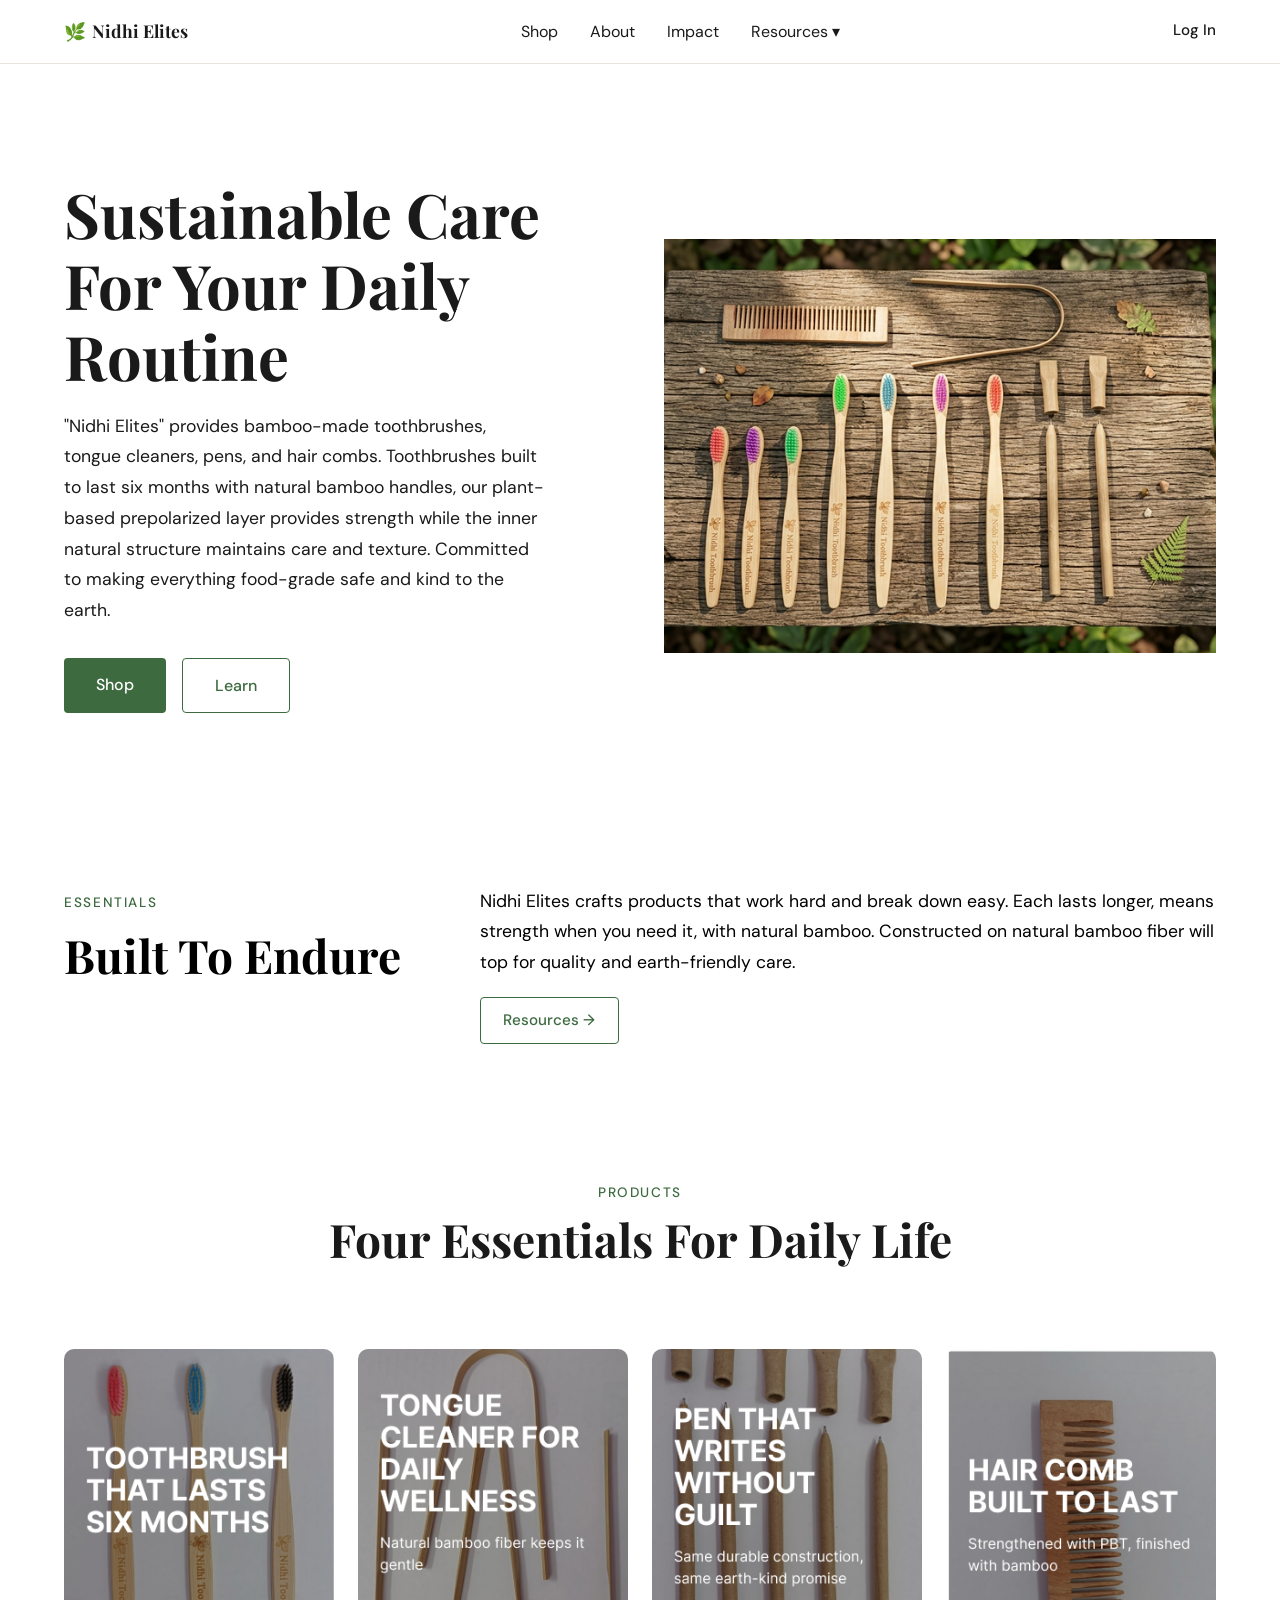
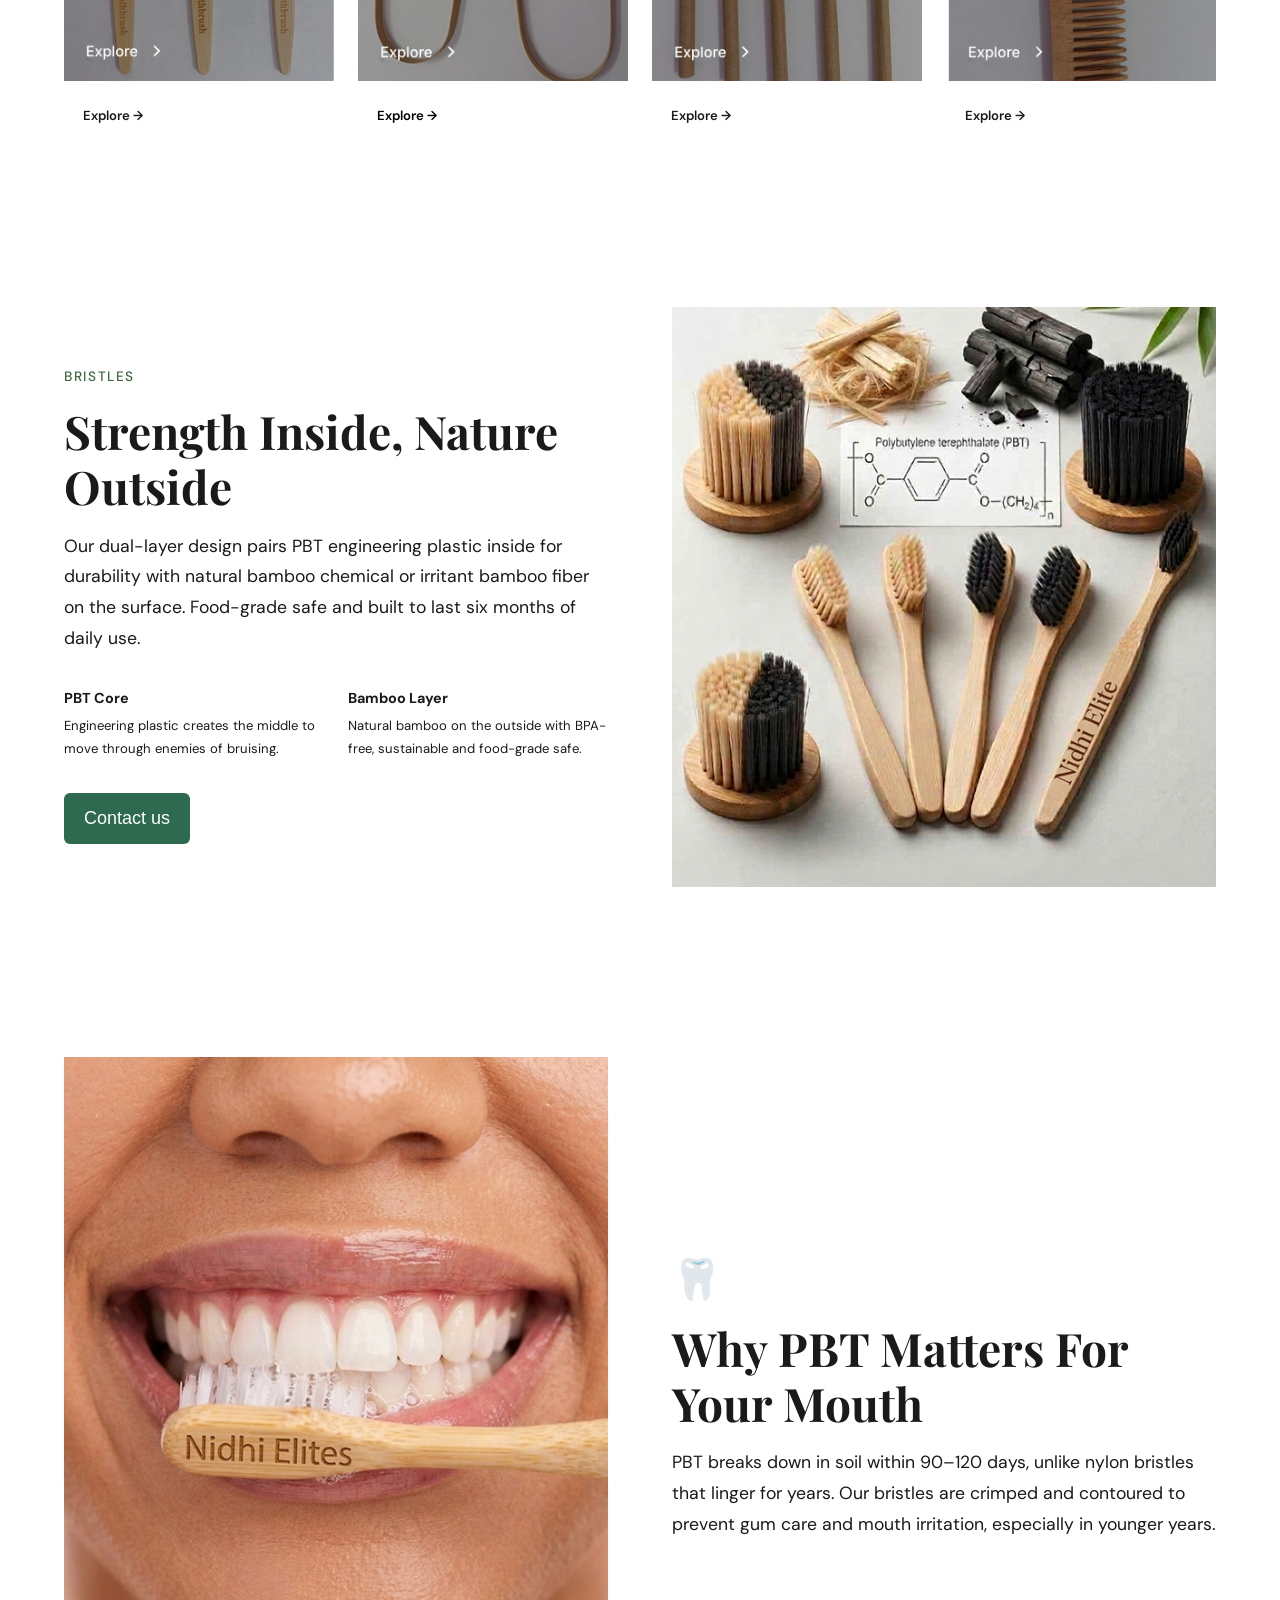
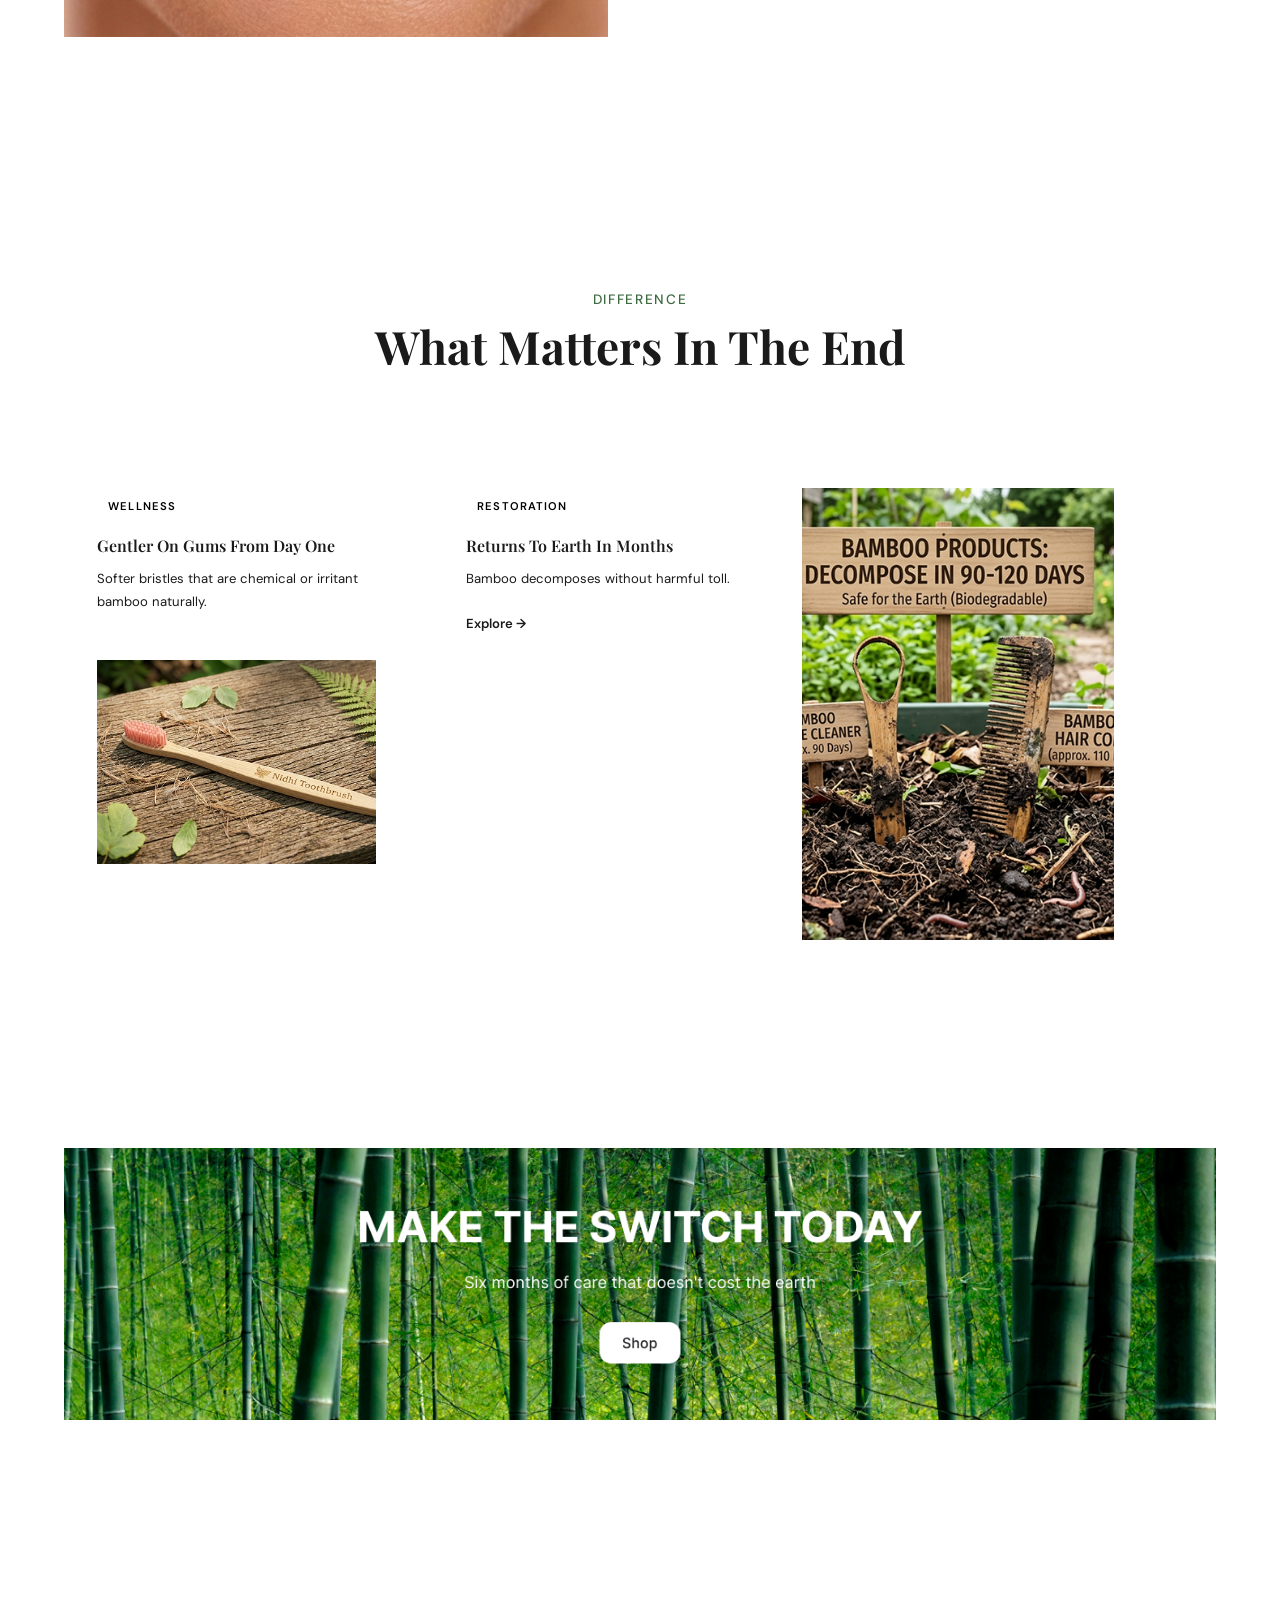
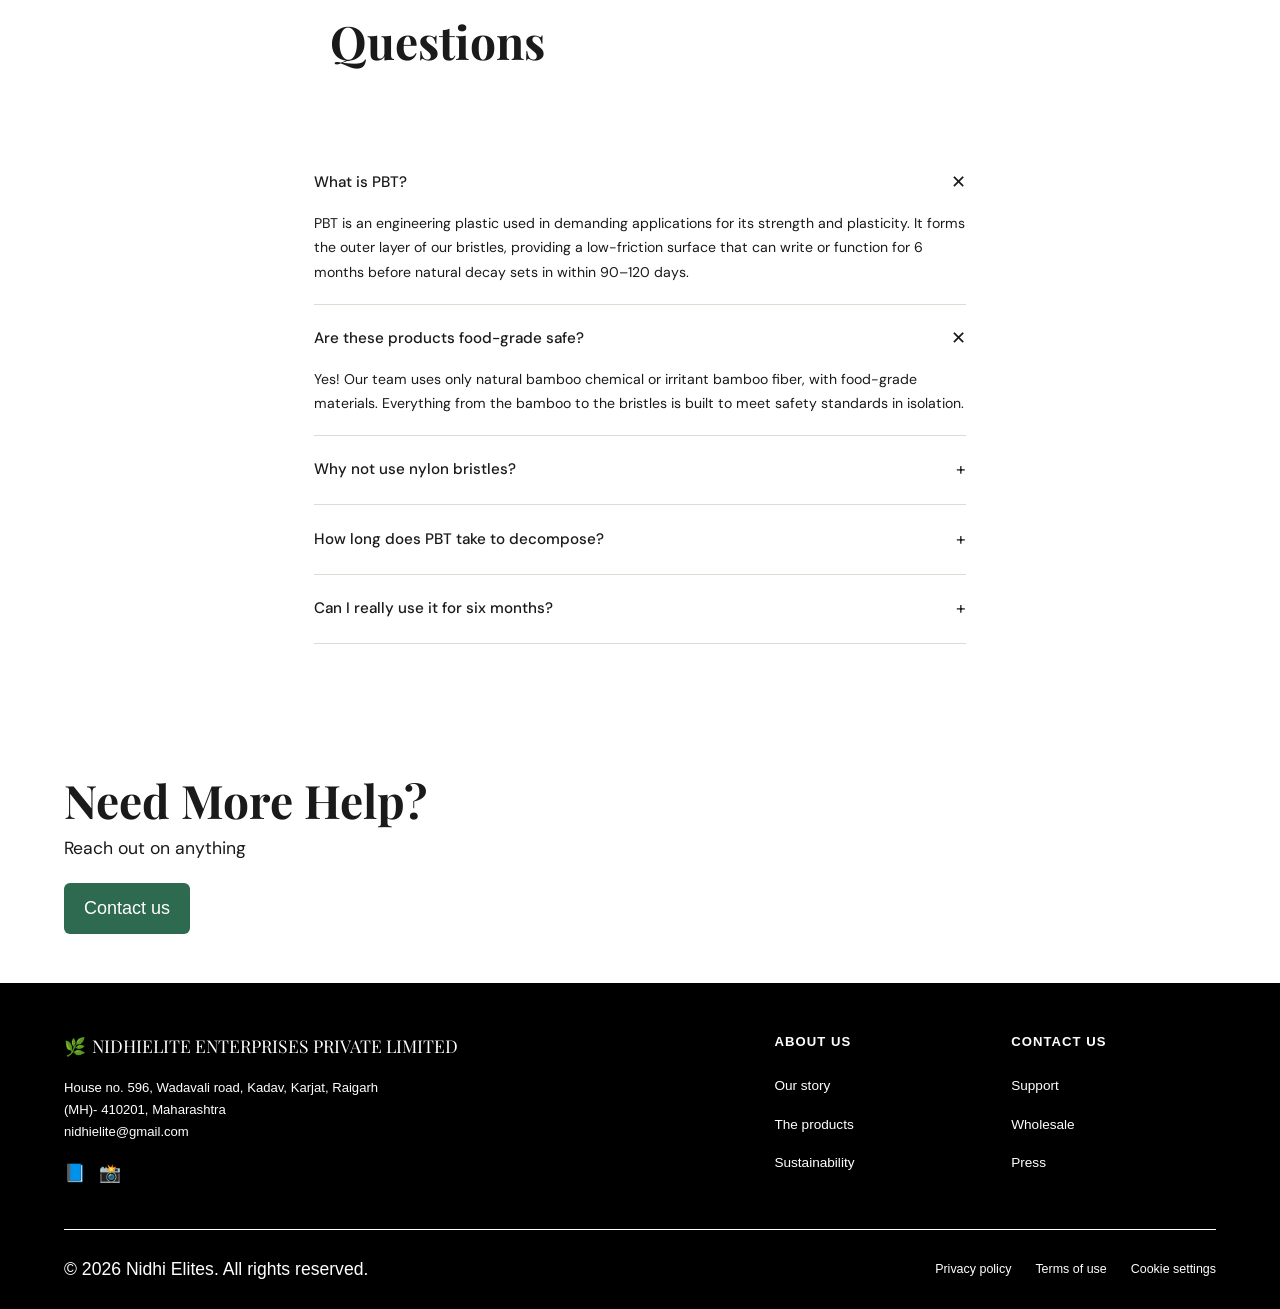
==== index.html @ 66e38185 "Added new code for Nidhi web page" ====
<!DOCTYPE html>
<html lang="en">
<head>
  <meta charset="UTF-8" />
  <meta name="viewport" content="width=device-width, initial-scale=1.0"/>
  <title>Nidhi Elites — Sustainable Oral Care</title>
  <link href="https://fonts.googleapis.com/css2?family=Playfair+Display:wght@400;600;700&family=DM+Sans:wght@300;400;500&display=swap" rel="stylesheet"/>
  <link rel="stylesheet" href="style.css"/>
</head>
<body>

  <!-- NAV -->
  <nav class="navbar">
    <div class="nav-logo">
      <span class="logo-leaf">🌿</span>
      <strong>Nidhi Elites</strong>
    </div>
    <ul class="nav-links">
      <li><a href="#products">Shop</a></li>
      <li><a href="#about">About</a></li>
      <li><a href="#impact">Impact</a></li>
      <li class="dropdown">
        <a href="#" class="dropdown-toggle">Resources ▾</a>
        <div class="dropdown-menu mega-menu">

          <div class="mega-col">
            <div class="mega-heading">Our collection</div>
            <a href="products.html#toothbrush" class="mega-item">
              <strong>Toothbrushes</strong>
             <!-- <span>Engineered with dual layer bristles</span>-->
            </a>
            <a href="products.html#hair-comb" class="mega-item">
              <strong>Hair combs</strong>
             <!--  <span>Sustainable design for daily care</span>-->
            </a>
            <a href="products.html#tongue-cleaner" class="mega-item">
              <strong>Tongue cleaners</strong>
             <!-- <span>Built to last six months</span>-->
            </a>
            <a href="products.html#pen" class="mega-item">
              <strong>Pens</strong>
            <!--  <span>Eco-friendly writing tools</span>-->
            </a>
          </div>

          <!--<div class="mega-col">
            <div class="mega-heading">Learn more</div>
            <a href="#about" class="mega-item">
              <strong>Our story</strong>
              <span>Why we started Nidhi Elite</span>
            </a>
            <a href="#about" class="mega-item">
              <strong>Materials</strong>
              <span>How we source sustainably</span>
            </a>
            <a href="#about" class="mega-item">
              <strong>Durability</strong>
              <span>Six months of reliable performance</span>
            </a>
            <a href="#about" class="mega-item">
              <strong>Vision to grow</strong>
              <span>Plans for individuals and businesses</span>
            </a>
          </div>-->

          <!--<div class="mega-col">
            <div class="mega-heading">Support</div>
            <a href="#faq" class="mega-item">
              <strong>FAQ</strong>
              <span>Answers to common questions</span>
            </a>
            <a href="#faq" class="mega-item">
              <strong>Communication</strong>
              <span>Reach out us with an email</span>
            </a>
            <a href="#impact" class="mega-item">
              <strong>Sustainability</strong>
              <span>Our commitment to the planet</span>
            </a>
            <a href="mailto:nidhielite@gmail.com" class="mega-item">
              <strong>Contact us</strong>
              <span>Get in touch with our team</span>
            </a>
          </div>-->

        </div>
      </li>
    </ul>
    <a href="#" class="btn-login">Log In</a>
  </nav>

  <!-- HERO -->
  <section class="hero">
    <div class="hero-text">
      <h1>Sustainable Care For Your Daily Routine</h1>
      <p>"Nidhi Elites" provides bamboo-made toothbrushes, tongue cleaners, pens, and hair combs. Toothbrushes built to last six months with natural bamboo handles, our plant-based prepolarized layer provides strength while the inner natural structure maintains care and texture. Committed to making everything food-grade safe and kind to the earth.</p>
      <div class="hero-btns">
        <a href="#products" class="btn-primary">Shop</a>
        <a href="#about" class="btn-outline">Learn</a>
      </div>
    </div>
    <img src="images/brushimg1.png" alt="">
   <!-- <div class="hero-image">
      <div class="hero-img-placeholder">
        <div class="img-mock bamboo-brushes">
          <div class="brush-row">
            <div class="brush b1"></div>
            <div class="brush b2"></div>
            <div class="brush b3"></div>
            <div class="brush b4"></div>
            <div class="brush b5"></div>
          </div>
          <p class="img-label">Bamboo Toothbrushes</p>
        </div>
      </div>
    </div>-->
  </section>

  <!-- ESSENTIALS BANNER -->
  <section class="essentials-banner">
    <div class="banner-left">
      <span class="tag">Essentials</span>
      <h2>Built To Endure</h2>
    </div>
    <div class="banner-right">
      <p>Nidhi Elites crafts products that work hard and break down easy. Each lasts longer, means strength when you need it, with natural bamboo. Constructed on natural bamboo fiber will top for quality and earth-friendly care.</p>
      <a href="#" class="btn-outline-sm">Resources →</a>
    </div>
  </section>

  <!-- PRODUCTS GRID -->
  <section class="products" id="products">
    <span class="tag center">Products</span>
    <h2 class="section-title center">Four Essentials For Daily Life</h2>
    <p class="section-sub center">Each built with purpose and care</p>
    <div class="product-grid">
      <div class="product-card">
        <div class="product-img p1">
          <div class="icon-shape">
            <img src="images/brushimg2.png">
          </div>
        </div>
        <!--<h3>Toothbrush That Lasts Six Months</h3>
        <p>Bamboo handle with BPA-free bristles. Food-grade safe.</p>-->
        <a href="products.html#toothbrush" class="link-explore">Explore →</a>
      </div>
      <div class="product-card featured">
        <div class="product-img p2">
          <div class="icon-shape">
            <img src="images/brushimg3.png">
          </div>
        </div>
       <!-- <h3>Tongue Cleaner For Daily Wellness</h3>
        <p>Natural bamboo fiber for daily morning wellness.</p>-->
        <a href="products.html#tongue-cleaner" class="link-explore">Explore →</a>
      </div>
      <div class="product-card">
        <div class="product-img p3">
          <div class="icon-shape">
            <img src="images/brushimg4.png">
          </div>
        </div>
       <!-- <h3>Pen That Writes Without Plastic</h3>
        <p>Crafted with natural bamboo, writes smooth and lasts long.</p>-->
        <a href="products.html#pen" class="link-explore">Explore →</a>
      </div>
      <div class="product-card">
        <div class="product-img p4">
          <div class="icon-shape">
            <img src="images/brushimg5.png">
          </div>
        </div>
       <!-- <h3>Hair Comb Built To Last</h3>
        <p>Strengthened with PBT, bamboo and nylon fiber.</p>-->
        <a href="products.html#hair-comb" class="link-explore">Explore →</a>
      </div>
    </div>
  </section>

  <!-- BRISTLES SECTION -->
  <section class="bristles" id="about">
    <div class="bristles-text">
      <span class="tag">Bristles</span>
      <h2>Strength Inside, Nature Outside</h2>
      <p>Our dual-layer design pairs PBT engineering plastic inside for durability with natural bamboo chemical or irritant bamboo fiber on the surface. Food-grade safe and built to last six months of daily use.</p>
      <div class="bristles-features">
        <div class="feature">
          <strong>PBT Core</strong>
          <p>Engineering plastic creates the middle to move through enemies of bruising.</p>
        </div>
        <div class="feature">
          <strong>Bamboo Layer</strong>
          <p>Natural bamboo on the outside with BPA-free, sustainable and food-grade safe.</p>
        </div>
      </div>
      <a href="https://wa.me/917841990321" target="_blank" class="whatsapp-btn">Contact us</a>
     </div> 
    <div class="char-badge">
      <img src="images/brushimg6.png">
    </div>
   <!-- </div>
    <div class="bristles-image">
      <div class="bristle-visual">
        <div class="char-brushes">
          <div class="char-brush cb1"></div>
          <div class="char-brush cb2"></div>
          <div class="char-brush cb3"></div>
        </div>
        <div class="char-badge">
          <span>🌿 Natural Bamboo</span>
          <span>♻️ Biodegradable</span>
        </div>
      </div>
    </div>-->
  </section>

  <!-- WHY PBT SECTION -->
  <section class="why-pbt">
    <div class="pbt-image">
      <div class="smile-visual">
        <div class="smile-circle">
          <img src="images/brushimg7.png">
        </div>
        <span class="pbt-brand-label">Nidhi Elites</span>
      </div>
    </div>
    <div class="pbt-text">
      <div class="tooth-icon">🦷</div>
      <h2>Why PBT Matters For Your Mouth</h2>
      <p>PBT breaks down in soil within 90–120 days, unlike nylon bristles that linger for years. Our bristles are crimped and contoured to prevent gum care and mouth irritation, especially in younger years.</p>
    </div>
  </section>

  <!-- WHAT MATTERS SECTION -->
  <section class="what-matters" id="impact">
    <span class="tag center">Difference</span>
    <h2 class="section-title center">What Matters In The End</h2>
    <p class="section-sub center">Products that meet their promises by year one the world</p>
    <div class="matters-grid">
      <div class="matter-card">
        <span class="matter-tag wellness">Wellness</span>
        <h3>Gentler On Gums From Day One</h3>
        <p>Softer bristles that are chemical or irritant bamboo naturally.</p>
        <a href="#" class="link-learn">Learn →</a>
        <img src="images/brushimg8.png">
      </div>
      <div class="matter-card restoration">
        <span class="matter-tag restore">Restoration</span>
        <h3>Returns To Earth In Months</h3>
        <p>Bamboo decomposes without harmful toll.</p>
        <a href="#" class="link-explore">Explore →</a>
      </div>
      <div class="matter-image">
        <div class="bamboo-forest-mock">
          <div class="forest-bg">
            <img src="images/brushimg9.png" class="shift-right" >
          <!-- <p class="forest-text">🎋 Bamboo Products<br/>Decompose In 90–120 Days</p>
            <p class="forest-sub">Safe for the entire ecosystem</p>-->
          </div>
        </div>
      </div>
    </div>
  </section>

  <!-- CTA BANNER -->
  <section class="cta-banner">
    <div class="bamboo-bg-overlay">
      <img src="images/brushimg10.png">
    </div>
    <!-- <div class="cta-content">
      <h2>Make The Switch Today</h2>
      <a href="#products" class="btn-primary">Shop</a>

    </div>-->
  </section>

  <!-- FAQ -->
  <section class="faq">
    <h2>Questions</h2>
    <p class="section-sub">Everything you need to know about our products</p>

    <div class="faq-list">
      <div class="faq-item active">
        <div class="faq-q">What is PBT? <span class="faq-icon">✕</span></div>
        <div class="faq-a">PBT is an engineering plastic used in demanding applications for its strength and plasticity. It forms the outer layer of our bristles, providing a low-friction surface that can write or function for 6 months before natural decay sets in within 90–120 days.</div>
      </div>
      <div class="faq-item active">
        <div class="faq-q">Are these products food-grade safe? <span class="faq-icon">✕</span></div>
        <div class="faq-a">Yes! Our team uses only natural bamboo chemical or irritant bamboo fiber, with food-grade materials. Everything from the bamboo to the bristles is built to meet safety standards in isolation.</div>
      </div>
      <div class="faq-item">
        <div class="faq-q">Why not use nylon bristles? <span class="faq-icon">+</span></div>
        <div class="faq-a">Nylon is avoided because it can cause gum care and mouth irritation while the natural bamboo bristle layer provides better oral health while the environment benefits too.</div>
      </div>
      <div class="faq-item">
        <div class="faq-q">How long does PBT take to decompose? <span class="faq-icon">+</span></div>
        <div class="faq-a">PBT breaks down within 90–120 days. This is far faster than conventional plastic bristles. When your product reaches the end, it generally goes back to earth.</div>
      </div>
      <div class="faq-item">
        <div class="faq-q">Can I really use it for six months? <span class="faq-icon">+</span></div>
        <div class="faq-a">The dual-layer design extends the PBT core's life to create smooth daily (brushing, combing, or writing). The outer bamboo layer provides a gentle grip on your gums and skin throughout these six months.</div>
      </div>
    </div>
  </section>

  <!-- NEED MORE HELP -->
  <section class="help-section">
    <h2>Need More Help?</h2>
    <p>Reach out on anything</p>
   <a href="https://wa.me/917841990321" target="_blank" class="whatsapp-btn">
  Contact us
</a>
  </section>

  <!-- FOOTER -->
  <footer class="footer">
    <div class="footer-top">
      <div class="footer-brand">
        <div class="nav-logo">
          <span class="logo-leaf">🌿</span>
          <solid>NIDHIELITE ENTERPRISES PRIVATE LIMITED</solid>
        </div>
        <p>House no. 596, Wadavali road, Kadav, Karjat, Raigarh<br/>(MH)- 410201, Maharashtra
           <br/><a href="mailto:nidhielite@gmail.com" style="color:var(--white);text-decoration:none;">nidhielite@gmail.com</a></p>
        <div class="social-icons">
          <a href="#">📘</a>
          <a href="#">📸</a>
        </div>
      </div>
      <div class="footer-links">
        <div class="footer-col">
          <h4>About us</h4>
          <ul>
            <li><a href="#">Our story</a></li>
            <li><a href="#">The products</a></li>
            <li><a href="#">Sustainability</a></li>
          </ul>
        </div>
        <div class="footer-col">
          <h4>Contact us</h4>
          <ul>
            <li><a href="#">Support</a></li>
            <li><a href="#">Wholesale</a></li>
            <li><a href="#">Press</a></li>
          </ul>
        </div>
      </div>
    </div>
    <div class="footer-bottom">
      <p>© 2026 Nidhi Elites. All rights reserved.</p>
      <div class="footer-legal">
        <a href="#">Privacy policy</a>
        <a href="#">Terms of use</a>
        <a href="#">Cookie settings</a>
      </div>
    </div>
  </footer>

  <script src="script.js"></script>
</body>
</html>
---- style.css ----
/* ============================================================
   Nidhi Elites — Sustainable Oral Care
   Design: Organic / Natural / Editorial
   Palette: Warm cream, bamboo green, earth brown
   ============================================================ */

:root {
  --cream:      #FAF8F3;
  --green:      #3D6B3F;
  --green-light:#5C8F5E;
  --brown:      #7B5C3A;
  --earth:      #C4A882;
  --black:      #1A1A1A;
  --gray:       #6B6B6B;
  --gray-light: #F0EDE8;
  --white:      #FFFFFF;
  --font-display: 'Playfair Display', Georgia, serif;
  --font-body:    'DM Sans', sans-serif;
}

*, *::before, *::after { margin: 0; padding: 0; box-sizing: border-box; }

html { scroll-behavior: smooth; }

body {
  font-family: var(--font-body);
  background: var(--white);
  color: var(--black);
  font-size: 18px;
  line-height: 1.7;
}

img { max-width: 100%; height: auto; }

.shift-right { transform: translateX(-70px); }

/* ── TYPOGRAPHY ─────────────────────────────── */
h1, h2, h3 { font-family: var(--font-display); font-weight: 700; }
h1 { font-size: clamp(2.4rem, 4.8vw, 3.84rem); line-height: 1.15; }
h2 { font-size: clamp(1.92rem, 3.6vw, 2.88rem); line-height: 1.2; }
h3 { font-size: 1.32rem; font-weight: 600; }
p  { color: var(--black); font-size: 1.1rem; line-height: 1.75; }

.tag {
  display: inline-block;
  font-size: 0.85rem;
  font-weight: 500;
  letter-spacing: 0.12em;
  text-transform: uppercase;
  color: var(--green);
  margin-bottom: 0.5rem;
}
.tag.center { display: block; text-align: center; }

/* ── BUTTONS ────────────────────────────────── */
.btn-primary {
  display: inline-block;
  background: var(--green);
  color: #fff;
  padding: 0.8rem 2rem;
  border-radius: 4px;
  text-decoration: none;
  font-size: 1rem;
  font-weight: 500;
  transition: background 0.2s;
}
.btn-primary:hover { background: var(--green-light); }

.btn-outline {
  display: inline-block;
  border: 1.5px solid var(--green);
  color: var(--green);
  padding: 0.8rem 2rem;
  border-radius: 4px;
  text-decoration: none;
  font-size: 1rem;
  font-weight: 500;
  transition: all 0.2s;
}
.btn-outline:hover { background: var(--green); color: #fff; }

.btn-outline-sm {
  display: inline-block;
  border: 1.5px solid var(--green);
  color: var(--green);
  padding: 0.6rem 1.4rem;
  border-radius: 4px;
  text-decoration: none;
  font-size: 0.95rem;
  font-weight: 500;
  transition: all 0.2s;
}
.btn-outline-sm:hover { background: var(--green); color: #fff; }

.btn-login {
  font-size: 0.95rem;
  color: var(--black);
  text-decoration: none;
  font-weight: 500;
}

/* ── NAVBAR ─────────────────────────────────── */
.navbar {
  position: sticky;
  top: 0;
  z-index: 100;
  display: flex;
  align-items: center;
  justify-content: space-between;
  padding: 1rem 5%;
  background: var(--white);
  border-bottom: 1px solid #e8e4dc;
}

.nav-logo {
  display: flex;
  align-items: center;
  gap: 0.4rem;
  font-family: var(--font-display);
  font-size: 1.1rem;
  color: var(--black);
}
.logo-leaf { font-size: 1.1rem; }

.nav-links {
  display: flex;
  list-style: none;
  gap: 2rem;
}
.nav-links a {
  text-decoration: none;
  color: var(--black);
  font-size: 1rem;
  font-weight: 400;
  transition: color 0.2s;
}
.nav-links a:hover { color: var(--white); }

/* ── DROPDOWN MENU ──────────────────────────── */
.dropdown { position: relative; }

.dropdown-toggle { cursor: pointer; }

.dropdown-menu {
  display: none;
  position: absolute;
  top: calc(100% + 14px);
  left: 50%;
  transform: translateX(-50%);
  background: var(--white);
  border: 1px solid #FFFFFF;
  border-radius: 12px;
  box-shadow: 0 12px 40px rgba(0,0,0,0.10);
  min-width: 280px;
  z-index: 200;
  overflow: hidden;
  animation: dropFade 0.18s ease;
}

@keyframes dropFade {
  from { opacity: 0; transform: translateX(-50%) translateY(-6px); }
  to   { opacity: 1; transform: translateX(-50%) translateY(0); }
}

.dropdown:hover .dropdown-menu,
.dropdown.open  .dropdown-menu { display: block; }

.dropdown-header {
  font-size: 0.68rem;
  font-weight: 700;
  letter-spacing: 0.12em;
  text-transform: uppercase;
  color: var(--white);
  padding: 0.9rem 1.2rem 0.5rem;
  border-bottom: 1px solid #FFFFFF;
}

.dropdown-item {
  display: flex;
  align-items: center;
  gap: 0.9rem;
  padding: 0.75rem 1.2rem;
  text-decoration: none;
  color: var(--white);
  transition: background 0.15s;
  border-bottom: 1px solid #FFFFFF;
}
.dropdown-item:last-of-type { border-bottom: none; }
.dropdown-item:hover { background: #FFFFFF; }

.drop-icon {
  font-size: 1.4rem;
  width: 36px;
  height: 36px;
  background: var(--white);
  border-radius: 8px;
  display: flex;
  align-items: center;
  justify-content: center;
  flex-shrink: 0;
}

.dropdown-item div { display: flex; flex-direction: column; gap: 2px; }
.dropdown-item strong { font-size: 0.88rem; font-weight: 500; color: var(--black); }
.dropdown-item span  { font-size: 0.75rem; color: var(--white); }

.dropdown-footer {
  padding: 0.75rem 1.2rem;
  background: #FFFFFF;
  border-top: 1px solid #FFFFFF;
}
.dropdown-footer a {
  font-size: 0.82rem;
  font-weight: 500;
  color: var(--white);
  text-decoration: none;
}
.dropdown-footer a:hover { text-decoration: underline; }

/* ── HERO ───────────────────────────────────── */
.hero {
  display: grid;
  grid-template-columns: 1fr 1fr;
  gap: 3rem;
  align-items: center;
  padding: 5rem 5%;
  background: var(--white);
  min-height: 85vh;
}

.hero-text h1 { margin-bottom: 1.2rem; color: var(--black); }
.hero-text p  { margin-bottom: 2rem; max-width: 480px; }
.hero-btns    { display: flex; gap: 1rem; }

.hero img { max-width: 100%; height: auto; }

.hero-image { display: flex; justify-content: center; align-items: center; }

.hero-img-placeholder {
  width: 100%;
  max-width: 480px;
  border-radius: 12px;
  overflow: hidden;
}

.img-mock {
  background: linear-gradient(135deg, #FFFFFF 0%, #FFFFFF 50%, #FFFFFF 100%);
  padding: 2.5rem 2rem;
  border-radius: 12px;
  min-height: 360px;
  display: flex;
  flex-direction: column;
  align-items: center;
  justify-content: center;
  gap: 1.5rem;
}

.brush-row {
  display: flex;
  gap: 10px;
  align-items: flex-end;
}

.brush {
  width: 18px;
  border-radius: 9px 9px 3px 3px;
  background: linear-gradient(to bottom, #FFFFFF, #FFFFFF);
}
.b1 { height: 140px; }
.b2 { height: 160px; background: linear-gradient(to bottom, #FFFFFF, #FFFFFF); }
.b3 { height: 150px; }
.b4 { height: 155px; background: linear-gradient(to bottom, #FFFFFF, #FFFFFF); }
.b5 { height: 145px; background: linear-gradient(to bottom, #FFFFFF, #FFFFFF); }

.img-label {
  color: rgba(255,255,255,0.85);
  font-size: 0.85rem;
  text-align: center;
  font-weight: 500;
}

/* ── ESSENTIALS BANNER ──────────────────────── */
.essentials-banner {
  display: grid;
  grid-template-columns: 1fr 2fr;
  gap: 3rem;
  align-items: start;
  padding: 3.5rem 5%;
  border-top: 1px solid #FFFFFF;
  border-bottom: 1px solid #FFFFFF;
   background: var(--white);
}

.banner-left h2 { margin-top: 0.4rem;
color: #000000; }
.banner-right p  { margin-bottom: 1.2rem; 
color: #000000;}

/* ── PRODUCTS GRID ──────────────────────────── */
.products {
  padding: 5rem 5%;
  background: var(--white);
}

.section-title { text-align: center; margin: 0.5rem 0; }
.section-sub   { text-align: center; color: var(--white); margin-bottom: 3rem; font-size: 0.9rem; }

.product-grid {
  display: grid;
  grid-template-columns: repeat(4, 1fr);
  gap: 1.5rem;
}

.product-card {
  background: var(--white);
  border-radius: 10px;
  overflow: hidden;
  transition: transform 0.25s, box-shadow 0.25s;
}
.product-card:hover {
  transform: translateY(-4px);
  box-shadow: 0 12px 32px rgba(0,0,0,0.08);
}
.product-card.featured { background: #FFFFFF; }
.product-card.featured h3, .product-card.featured p { color: #FFFFFF; }
.product-card.featured .link-explore { color: #000000; }

.product-img {
  min-height: 160px;
  display: flex;
  align-items: center;
  justify-content: center;
  font-size: 3rem;
}
.p1 { background: #FFFFFF; }
.p2 { background: #FFFFFF; }
.p3 { background: #FFFFFF; }
.p4 { background: #FFFFFF; }

.product-card > h3,
.product-card > p,
.product-card > a { display: block; padding: 0 1.2rem; }
.product-card > h3 { padding-top: 1.2rem; margin-bottom: 0.4rem; font-size: 1rem; }
.product-card > p  { font-size: 0.82rem; margin-bottom: 0.8rem; }
.product-card > a  { padding-bottom: 1.2rem; }

.link-explore {
  font-size: 0.82rem;
  color: var(--black);
  text-decoration: none;
  font-weight: 600;
}
.link-explore:hover { text-decoration: underline; }

/* ── BRISTLES SECTION ───────────────────────── */
.bristles {
  display: grid;
  grid-template-columns: 1fr 1fr;
  gap: 4rem;
  align-items: center;
  justify-content: space-between;
  padding: 5rem 5%;
  background: var(--white);
}

.bristles-text h2 { margin: 0.5rem 0 1rem; }
.bristles-text > p { margin-bottom: 2rem; }

.bristles-features {
  display: grid;
  grid-template-columns: 1fr 1fr;
  gap: 1.5rem;
  margin-bottom: 2rem;
}
.feature strong { display: block; font-size: 0.9rem; color: var(--black); margin-bottom: 0.3rem; }
.feature p      { font-size: 0.82rem; }

.bristle-visual {
  background: linear-gradient(135deg, #2C3E2D, #4A6B4C);
  border-radius: 16px;
  padding: 2.5rem;
  min-height: 340px;
  display: flex;
  flex-direction: column;
  align-items: center;
  justify-content: center;
  gap: 1.5rem;
}

.bristle-img {
  height: 160px;
  display: flex;
  align-items: center;
  justify-content: center;
  font-size: 3rem;
}
.nav-logo solid {
    color: #ffffff;
}
.footer-brand p {
    color: #ffffff;
}

/*
.char-brushes {
  display: flex;
  gap: 12px;
  align-items: flex-end;
}

.char-brush {
  width: 22px;
  border-radius: 11px 11px 3px 3px;
  background: linear-gradient(to bottom, #C4A882, #7B5C3A);
}
.cb1 { height: 120px; }
.cb2 { height: 150px; background: linear-gradient(to bottom, #e8c49a, #a07850); }
.cb3 { height: 130px; background: linear-gradient(to bottom, #1a1a1a, #333); }

.char-badge {
  display: flex;
  flex-direction: column;
  gap: 0.5rem;
  align-items: center;
}
.char-badge span {
  background: rgba(255,255,255,0.15);
  color: #fff;
  font-size: 0.78rem;
  padding: 0.3rem 0.9rem;
  border-radius: 20px;
}*/
.whatsapp-btn {
  background-color: #2d6a4f;
  color: white;
  padding: 10px 20px;
  border-radius: 6px;
  text-decoration: none;
  font-family: Arial, sans-serif;
  display: inline-block;
}
.whatsapp-btn:hover {
  background-color: #2d6a4f; /* Darker green on hover */
}

/* ── WHY PBT ────────────────────────────────── */
.why-pbt {
  display: grid;
  grid-template-columns: 1fr 1fr;
  gap: 4rem;
  align-items: center;
  padding: 5rem 5%;
  background: var(--white);
}

.smile-visual {
  background: linear-gradient(135deg, #ffffff, #ffffff);
  border-radius: 16px;
  min-height: 360px;
  display: flex;
  flex-direction: column;
  align-items: center;
  justify-content: center;
  gap: 1rem;
}

.smile-circle { font-size: 6rem; }

.pbt-brand-label {
  font-family: var(--font-display);
  font-size: 0.95rem;
  color: var(--white);
  font-style: bold;
}

.tooth-icon { font-size: 2.5rem; margin-bottom: 0.5rem; }
.pbt-text h2 { margin-bottom: 1rem; }

/* ── WHAT MATTERS ───────────────────────────── */
.what-matters {
  padding: 5rem 5%;
  background: var(--white);
}

.matters-grid {
  display: grid;
  grid-template-columns: 1fr 1fr 1.2fr;
  gap: 1.5rem;
  margin-top: 3rem;
}

.matter-card {
  background: var(--white);
  border-radius: 12px;
  padding: 2rem;
  border: 1px solid #ffffff;
}
.matter-card.restoration {
  background: var(--white);
}

.matter-tag {
  display: inline-block;
  font-size: 0.7rem;
  font-weight: 600;
  letter-spacing: 0.1em;
  text-transform: uppercase;
  padding: 0.25rem 0.7rem;
  border-radius: 20px;
  margin-bottom: 0.8rem;
}
.matter-tag.wellness  { background: #ffffff; color: #000000; }
.matter-tag.restore   { background: #ffffff; color: #000000; }

.matter-card h3 { font-size: 1rem; margin-bottom: 0.5rem; }
.matter-card p  { font-size: 0.82rem; margin-bottom: 1rem; }

.link-learn {
  font-size: 0.82rem;
  color: var(--white);
  text-decoration: none;
  font-weight: 500;
}

.bamboo-forest-mock {
  border-radius: 12px;
  overflow: hidden;
  height: 100%;
  min-height: 220px;
}

.forest-bg {
  background: linear-gradient(160deg, #ffffff 0%, #ffffff 60%, #ffffff 100%);
  height: 100%;
  min-height: 220px;
  display: flex;
  flex-direction: column;
  align-items: center;
  justify-content: center;
  padding: 2rem;
  text-align: center;
  gap: 0.8rem;
}

.forest-text {
  color: #000000;
  font-size: 0.95rem;
  font-weight: 600;
  line-height: 1.5;
}

.forest-sub {
  color: rgba(196,230,196,0.7);
  font-size: 0.78rem;
}

/* ── CTA BANNER ─────────────────────────────── */
/*.cta-banner {
  position: relative;
  padding: 6rem 5%;
  text-align: center;
  background: linear-gradient(135deg, #1A3A1B, #2D5A2E, #1A3A1B);
  overflow: hidden;
}

.bamboo-bg-overlay {
  position: absolute;
  inset: 0;
  background-image: repeating-linear-gradient(
    90deg,
    transparent,
    transparent 40px,
    rgba(255,255,255,0.03) 40px,
    rgba(255,255,255,0.03) 42px
  );
}

.cta-content { position: relative; z-index: 1; }
.cta-content h2 {
  font-family: var(--font-display);
  font-size: clamp(2rem, 5vw, 3.5rem);
  color: #ffff;
  margin-bottom: 2rem;
  letter-spacing: 0.02em;
}*/

.cta-banner {
  position: relative;
  background: url('bamboo-bg.jpg') center/cover;
  padding: 6rem 5%;
  text-align: center;
  color: white;
   background-color: white;
  
}
.help-section
{
  background: #ffffff;
}
/* ── FAQ ────────────────────────────────────── */
.faq {
  padding: 5rem 5%;
  max-width: 780px;
  margin: 0 auto;
  background: #ffffff;
}

.faq h2 { margin-bottom: 0.4rem; background: white; padding: 0.5rem 1rem; }
.faq .section-sub { text-align: left; margin-bottom: 2.5rem; }

.faq-list { display: flex; flex-direction: column; gap: 0; }

.faq-item {
  border-bottom: 1px solid #e0dbd2;
  padding: 1.2rem 0;
  cursor: pointer;
}

.faq-q {
  display: flex;
  justify-content: space-between;
  align-items: center;
  font-weight: 500;
  font-size: 0.95rem;
  color: var(--black);
}

.faq-icon {
  color: var(--black);
  font-size: 1.1rem;
  font-weight: 400;
}

.faq-a {
  display: none;
  margin-top: 0.8rem;
  font-size: 0.88rem;
  color: var(--black);
  line-height: 1.75;
}

.faq-item.active .faq-a { display: block; }

/* ── NEED MORE HELP ─────────────────────────── */
.help-section {
  padding: 3rem 5%;
  border-top: 1px solid #FFFFFF;
}
.help-section h2 { margin-bottom: 0.3rem; }
.help-section p  { margin-bottom: 1.2rem; }

/* ── FOOTER ─────────────────────────────────── */
.footer {
  background: #000000;
  border-top: 1px solid #FFFFFF;
  padding: 3rem 5% 1.5rem;
  font-family: Arial, sans-serif;
  color:var(--white);
}

.footer-top {
  display: grid;
  grid-template-columns: 1.5fr 1fr;
  gap: 3rem;
  margin-bottom: 2.5rem;
    
}

.footer-brand .nav-logo { margin-bottom: 1rem; }
.footer-brand p { font-size: 0.82rem; line-height: 1.7; margin-bottom: 1rem; }

.social-icons { display: flex; gap: 0.8rem; font-size: 1.1rem; }
.social-icons a { text-decoration: none; }

.footer-links {
  display: grid;
  grid-template-columns: 1fr 1fr;
  gap: 2rem;
    
}

.footer-col h4 {
  font-size: 0.82rem;
  font-weight: 600;
  text-transform: uppercase;
  letter-spacing: 0.08em;
  color: var(--white);
  margin-bottom: 1rem;
 
}
.footer-col ul { list-style: none; display: flex; flex-direction: column; gap: 0.5rem; }
.footer-col a  { text-decoration: none; color: var(--white); font-size: 0.85rem; }
.footer-col a:hover { color: var(--white); }

.footer-bottom {
  display: flex;
  justify-content: space-between;
  align-items: center;
  padding-top: 1.5rem;
  border-top: 1px solid #ffffff;
  font-size: 0.78rem;
  color: var(--white);
}

.footer-bottom p { color: white; }

.footer-legal { display: flex; gap: 1.5rem; }
.footer-legal a { color: var(--white); text-decoration: none; }
.footer-legal a:hover { color: var(--white); }

/* ── SCROLL ANIMATIONS ──────────────────────── */
.fade-up {
  opacity: 0;
  transform: translateY(24px);
  transition: opacity 0.6s ease, transform 0.6s ease;
}
.fade-up.visible {
  opacity: 1;
  transform: translateY(0);
}

/* ── RESPONSIVE ─────────────────────────────── */
.legal-links a {
  margin-left: 15px;
  color: #ffffff;
  text-decoration: none;
}

.legal-links a:hover {
  text-decoration: underline;
}

/* ── RESPONSIVE ─────────────────────────────── */
@media (max-width: 900px) {
  .hero, .bristles, .why-pbt { grid-template-columns: 1fr; }
  .product-grid  { grid-template-columns: repeat(2, 1fr); }
  .matters-grid  { grid-template-columns: 1fr; }
  .essentials-banner { grid-template-columns: 1fr; }
  .footer-top    { grid-template-columns: 1fr; }
}

@media (max-width: 580px) {
  .product-grid { grid-template-columns: 1fr; }
  .nav-links    { display: none; }
  .hero         { padding: 3rem 5%; min-height: auto; }
  .navbar       { padding: 1rem 5%; }
}

/* Responsive adjustments */
@media (max-width: 768px) {
  .bottom-container {
    flex-direction: column;
    text-align: center;
    gap: 10px;
  }
  
  .legal-links a {
    margin: 0 10px;
  }
}
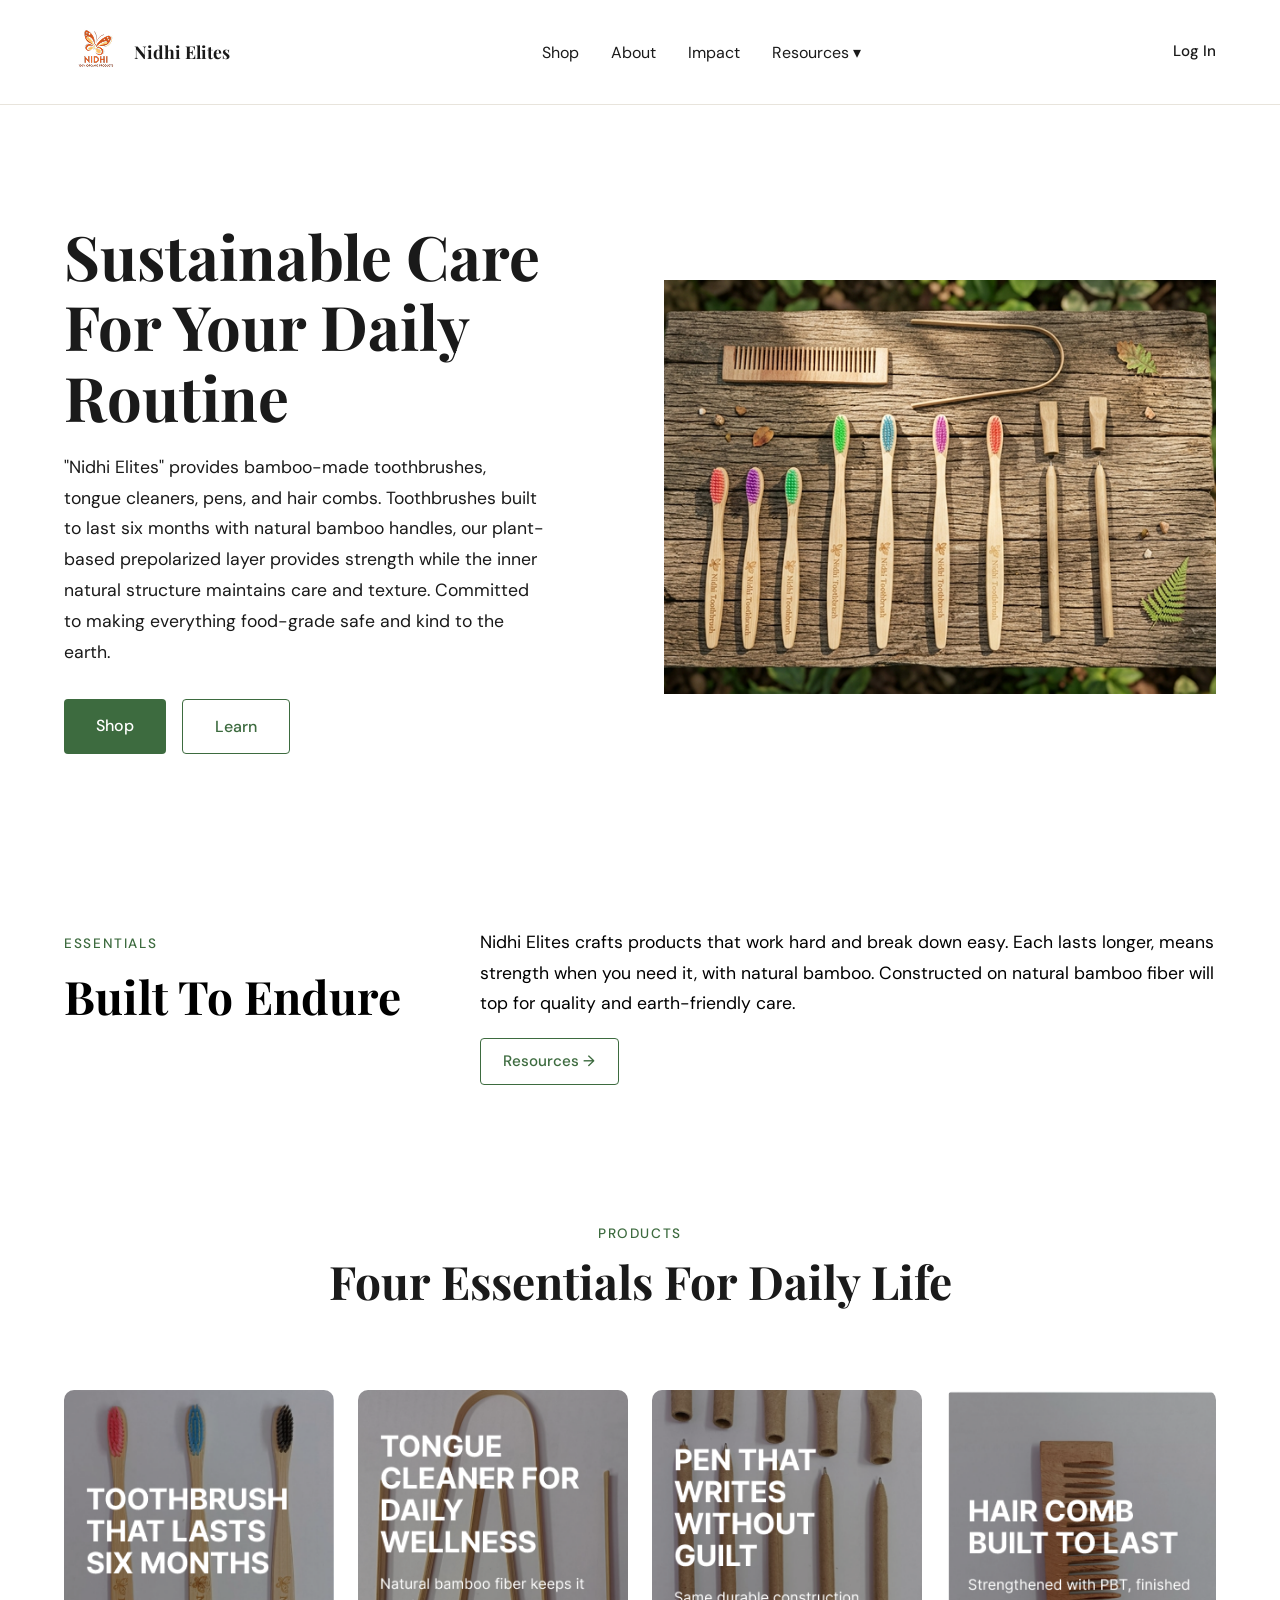
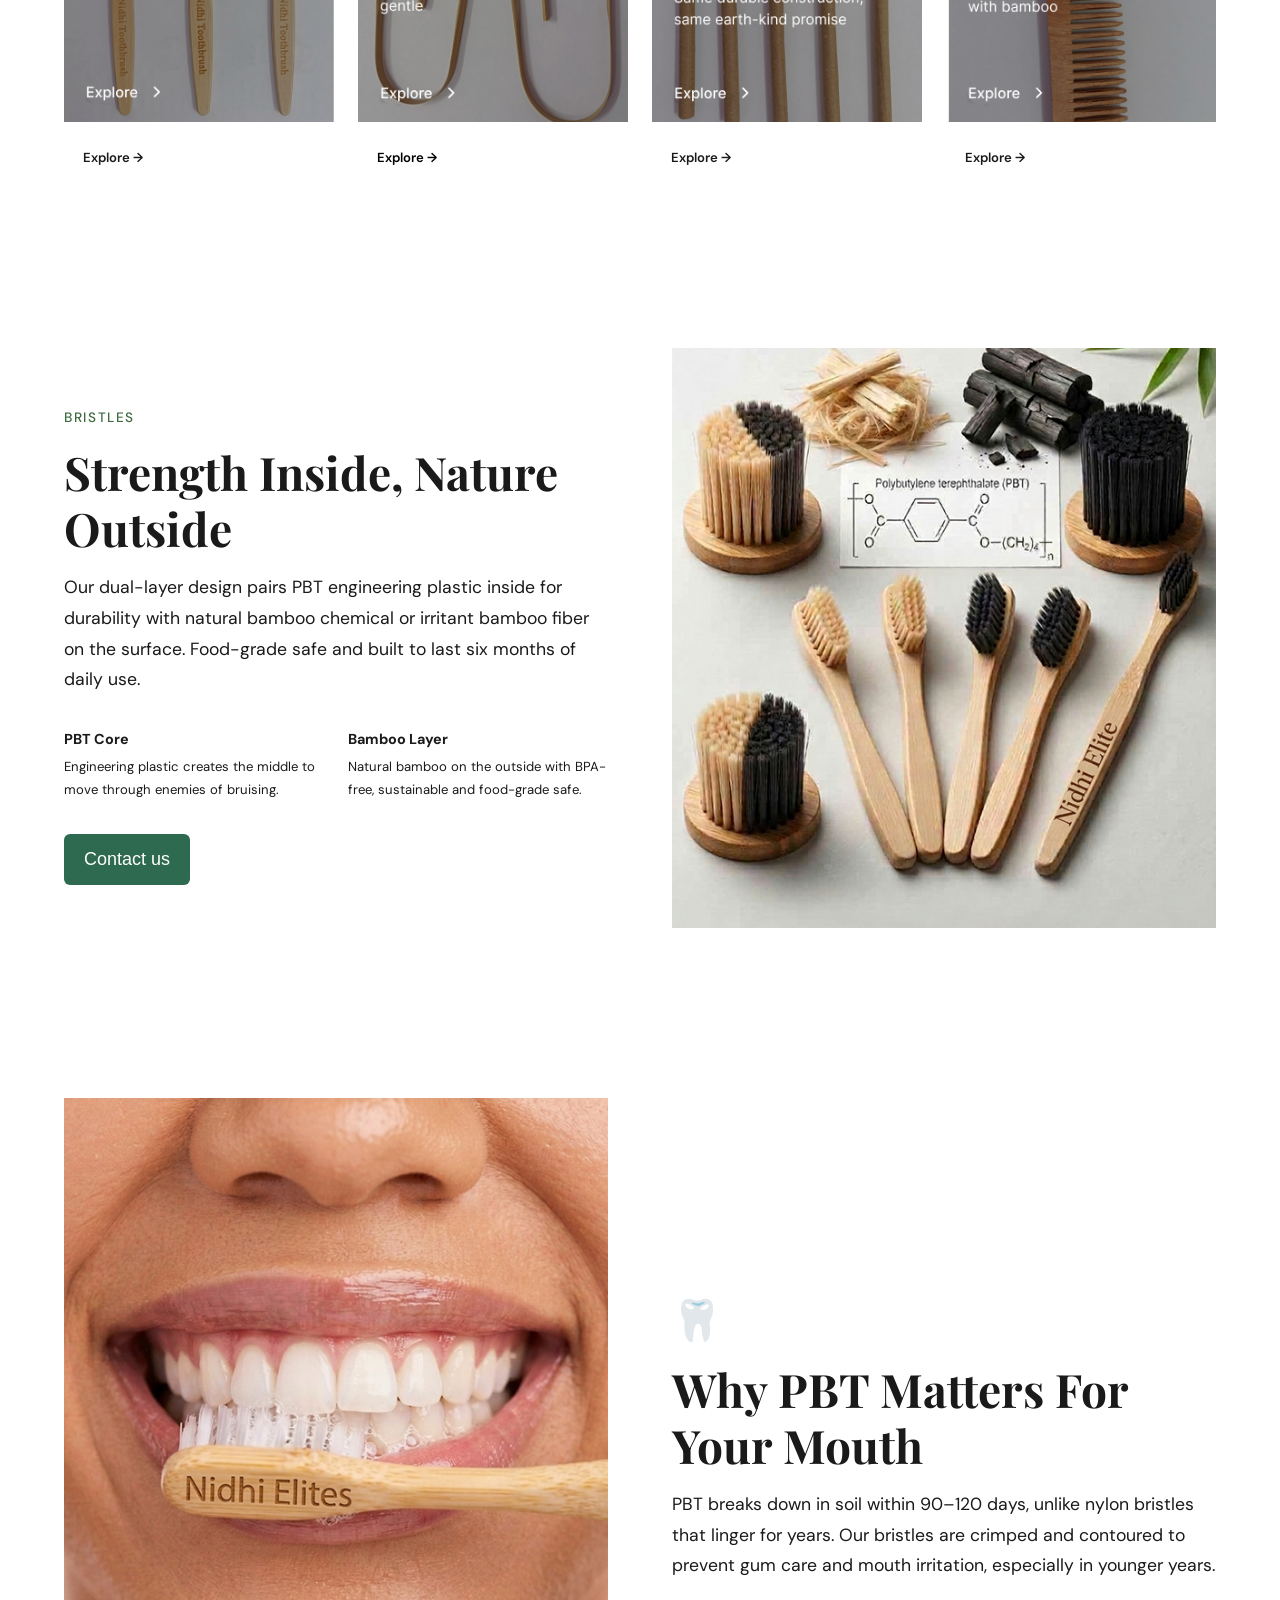
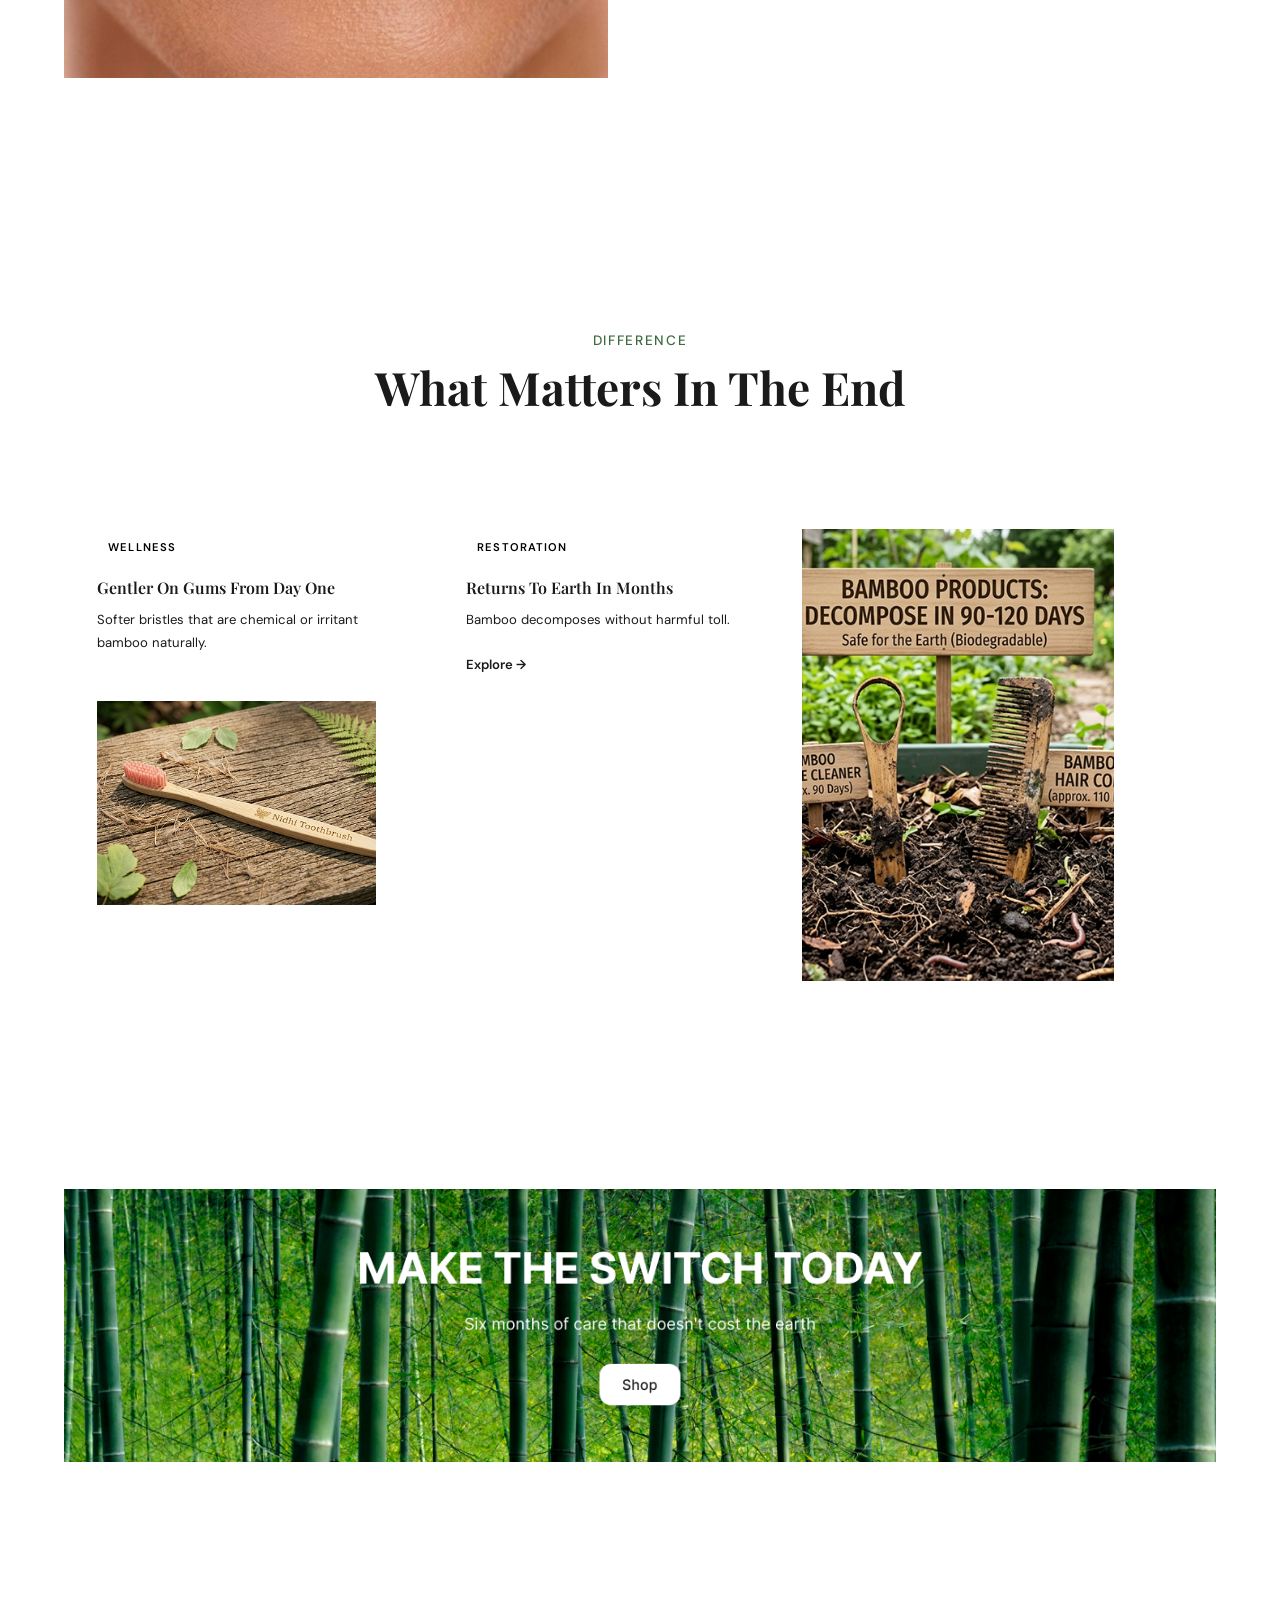
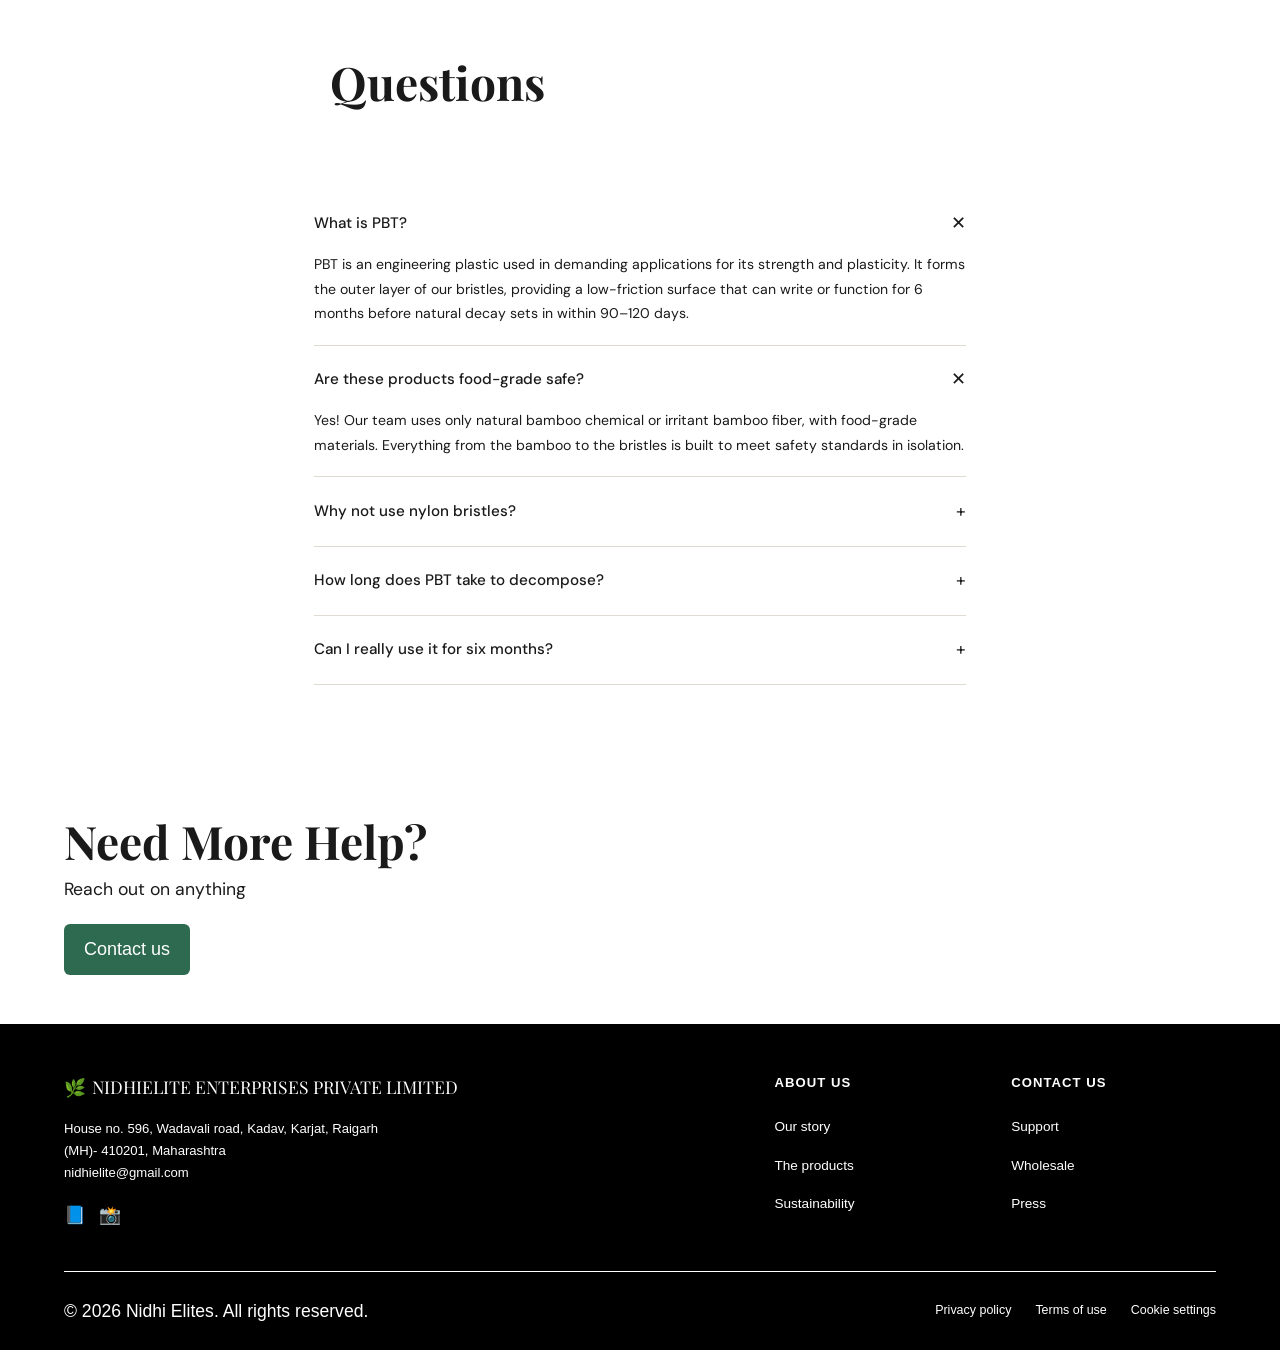
==== commit 57d13994: "did the changes in logo" ====
--- a/index.html
+++ b/index.html
@@ -12,7 +12,7 @@
   <!-- NAV -->
   <nav class="navbar">
     <div class="nav-logo">
-      <span class="logo-leaf">🌿</span>
+      <span class="logo-leaf"><img src="images/logo.png" alt="Nidhi Elites Logo"></span>
       <strong>Nidhi Elites</strong>
     </div>
     <ul class="nav-links">
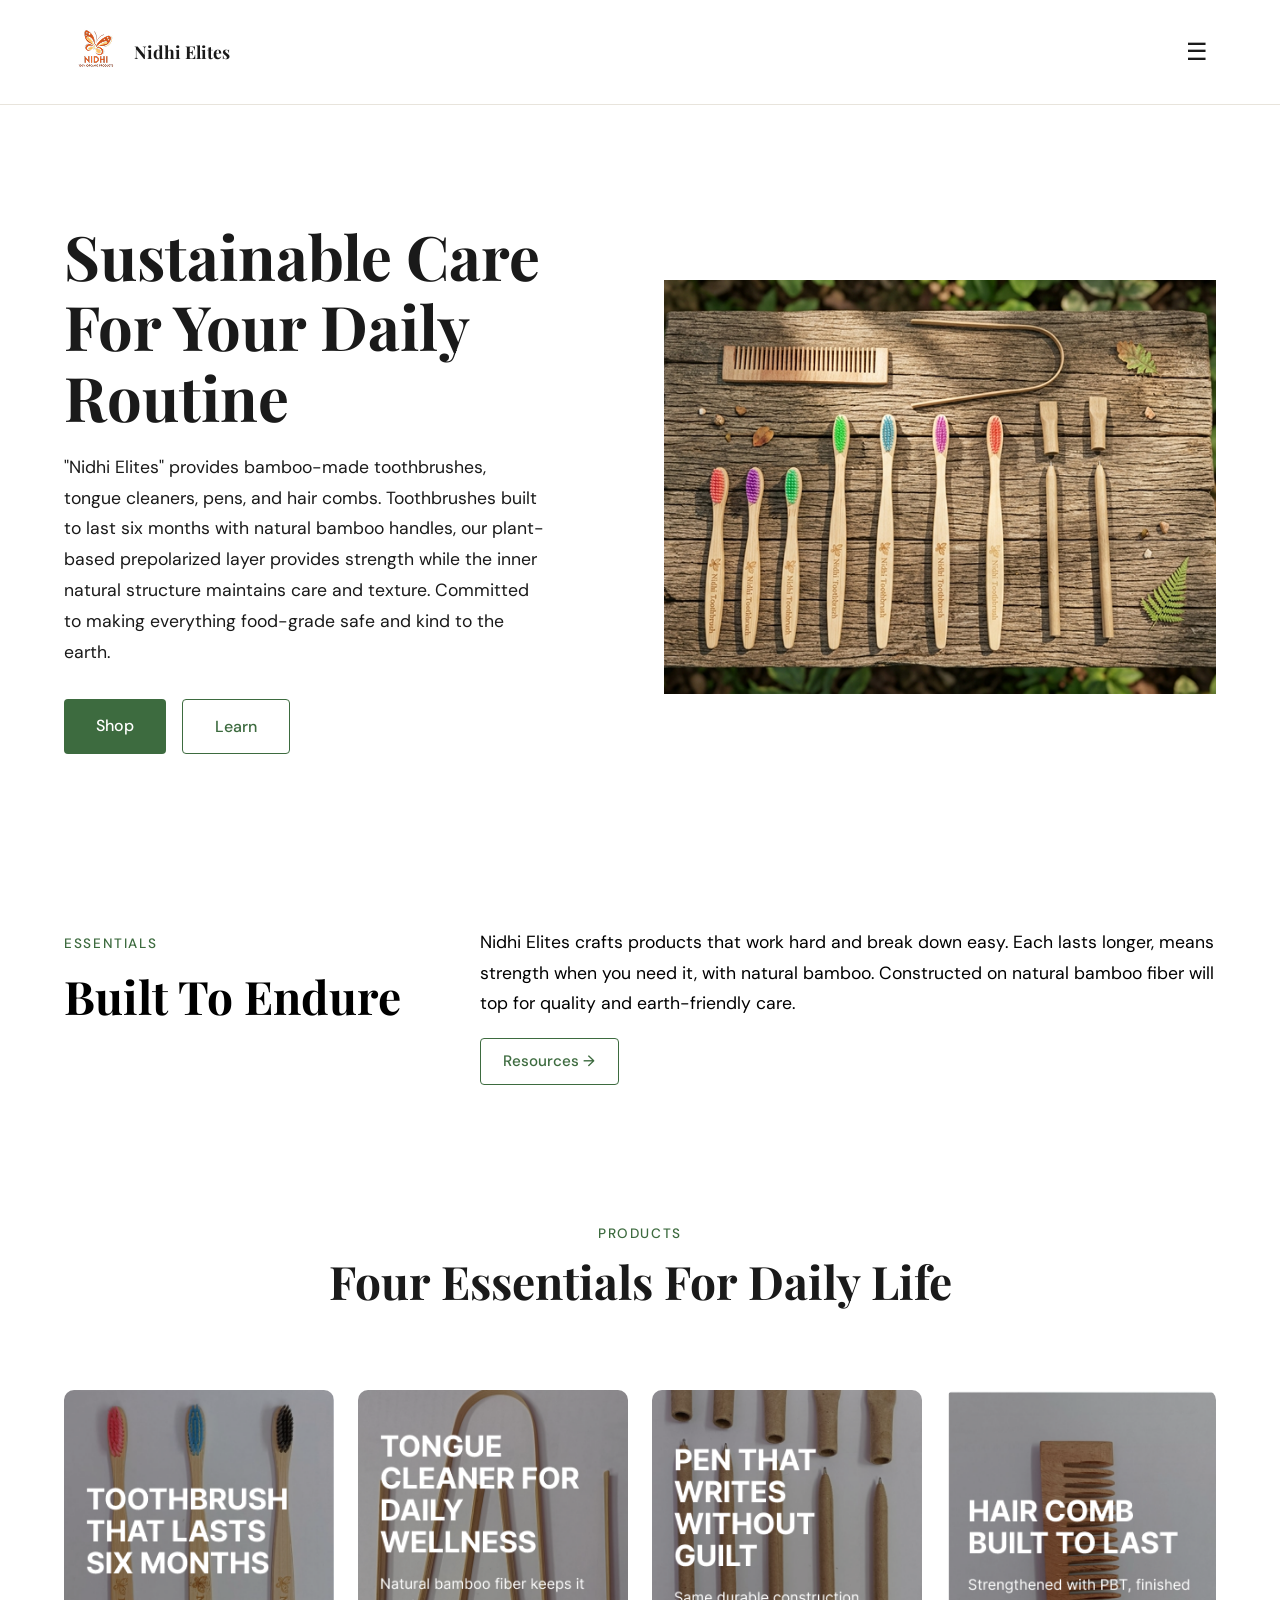
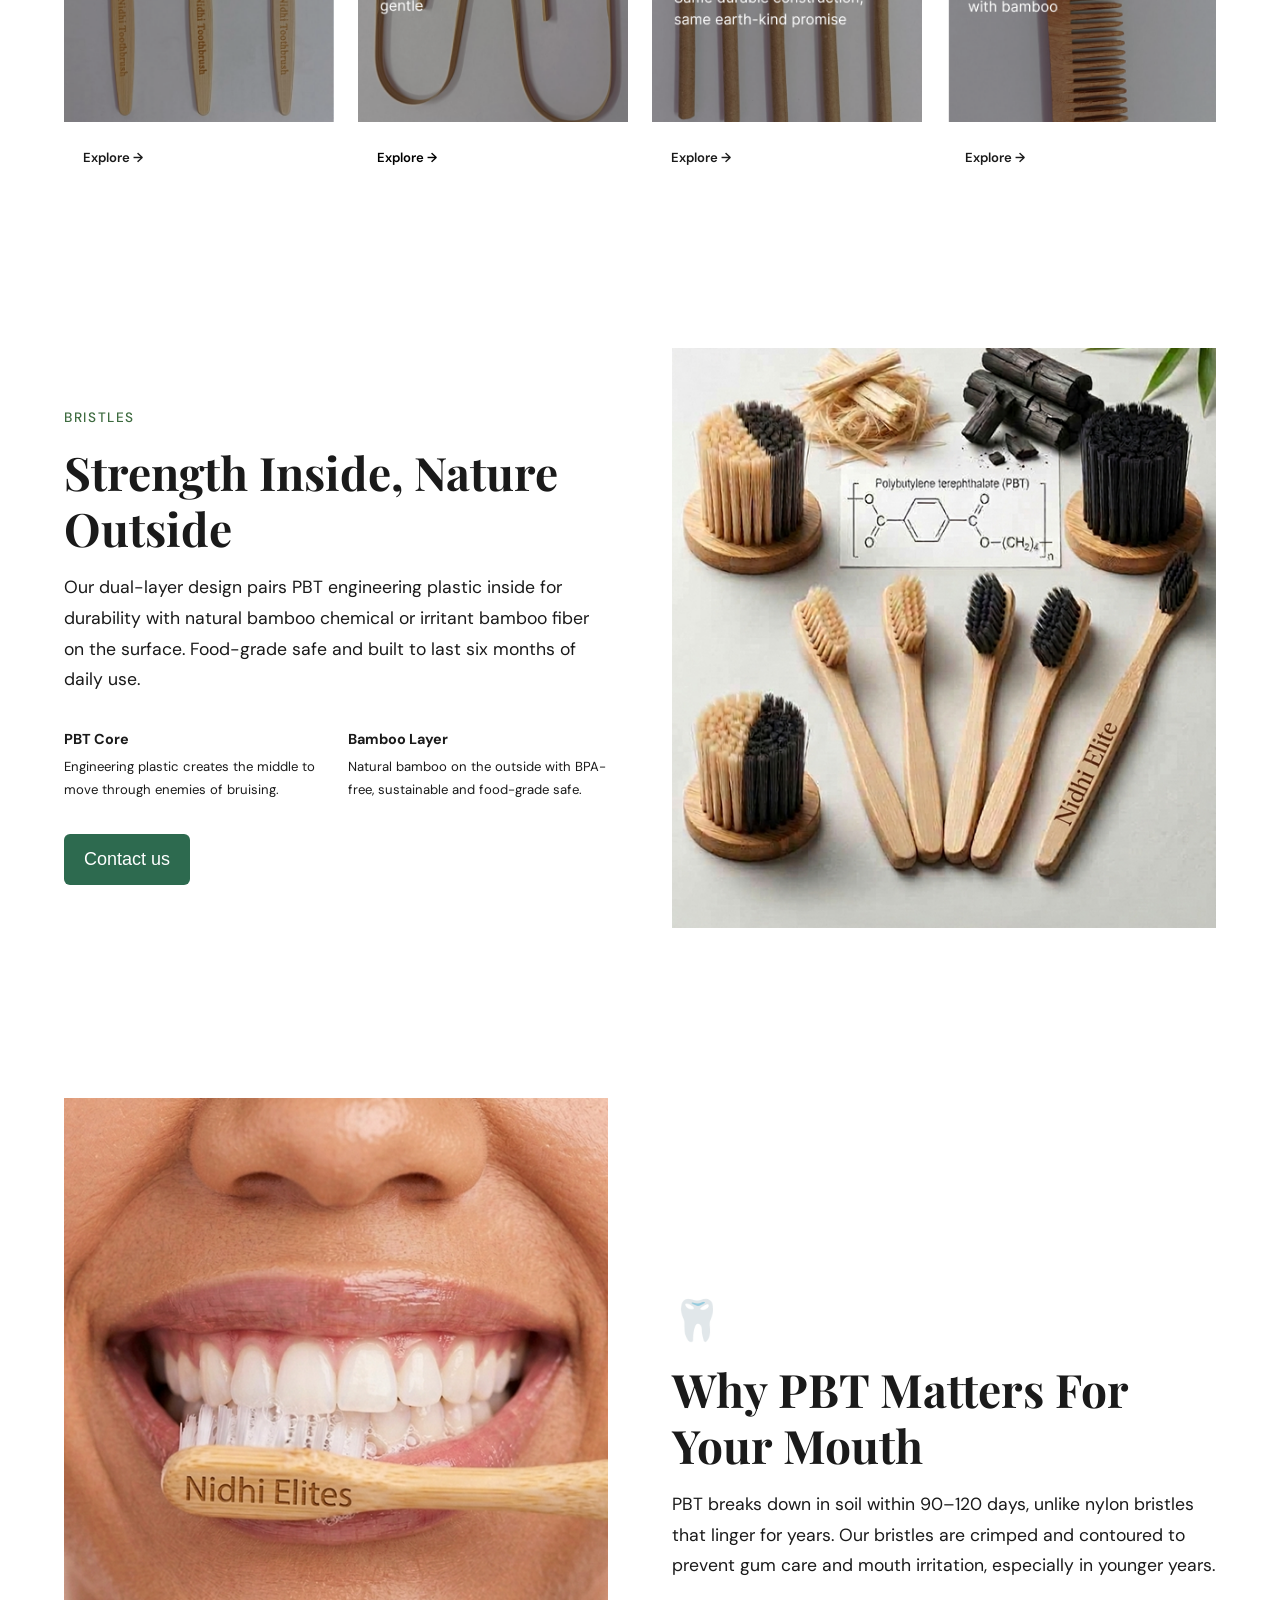
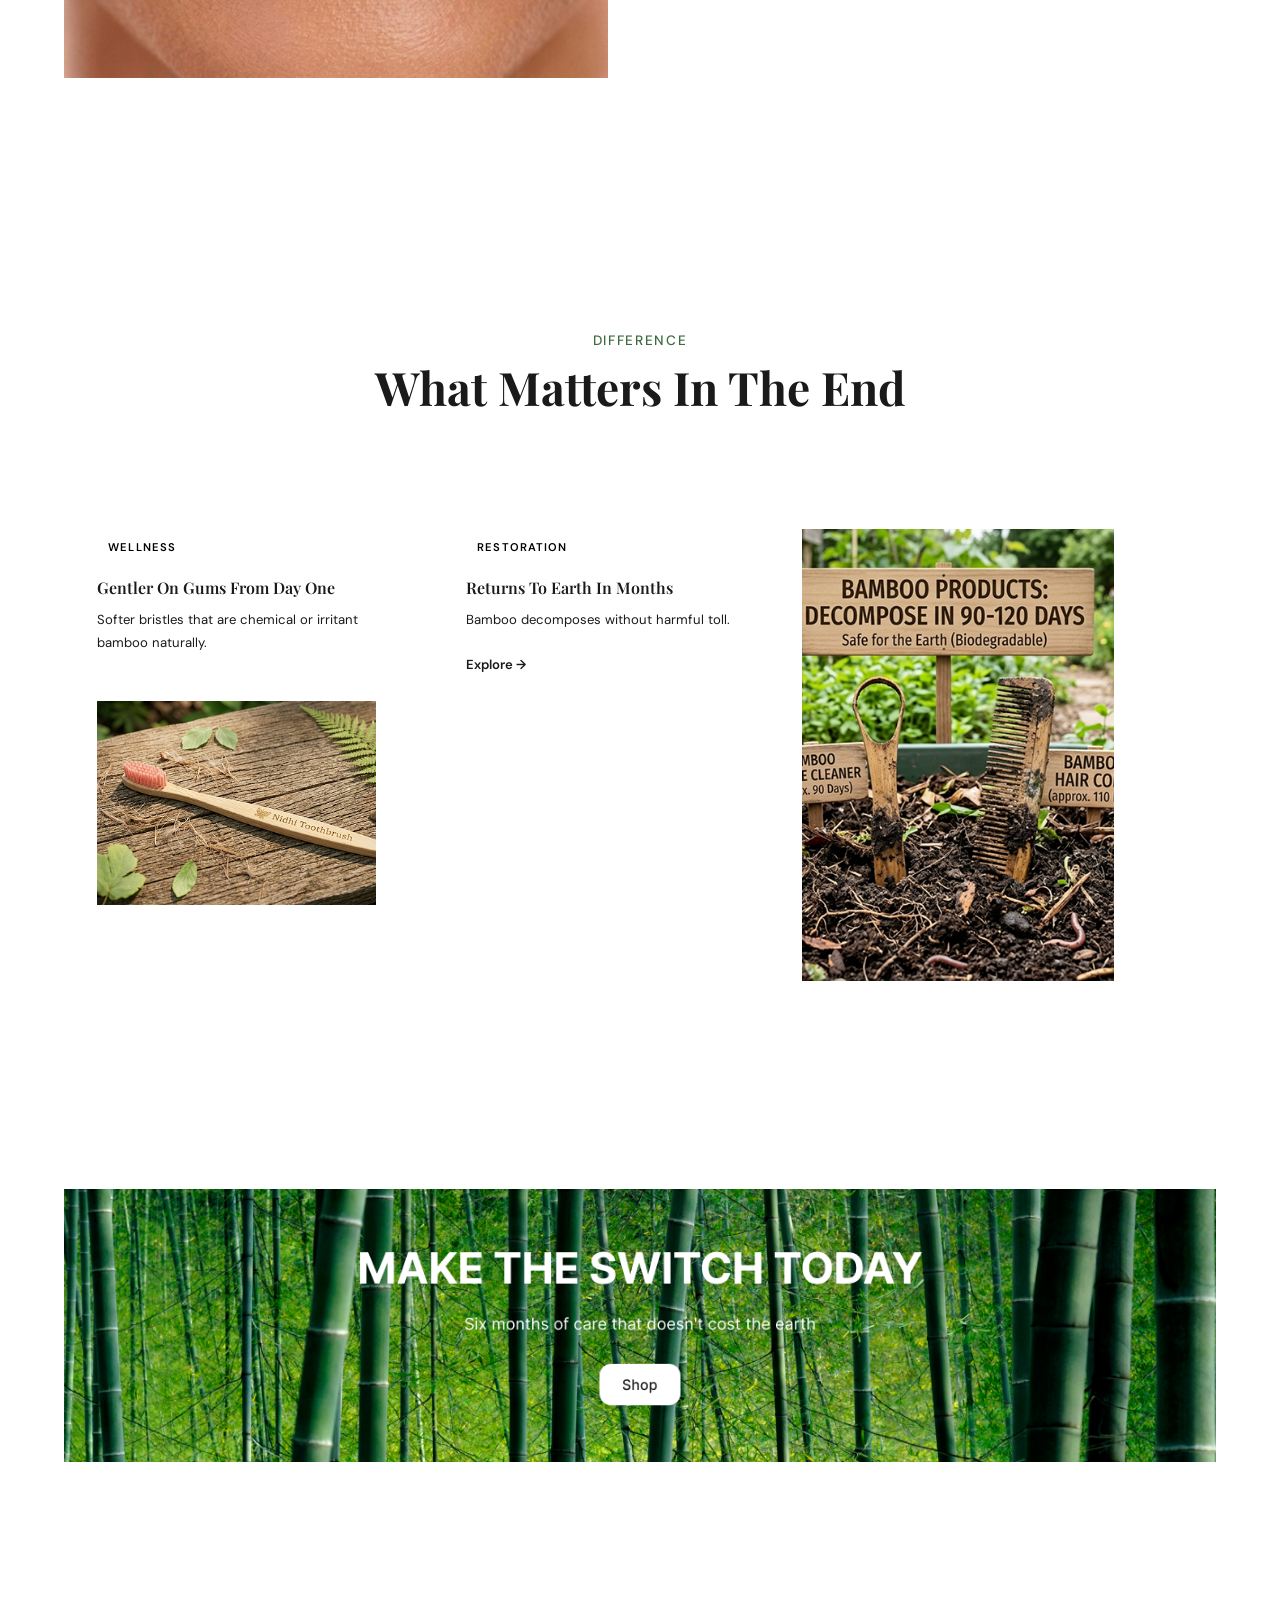
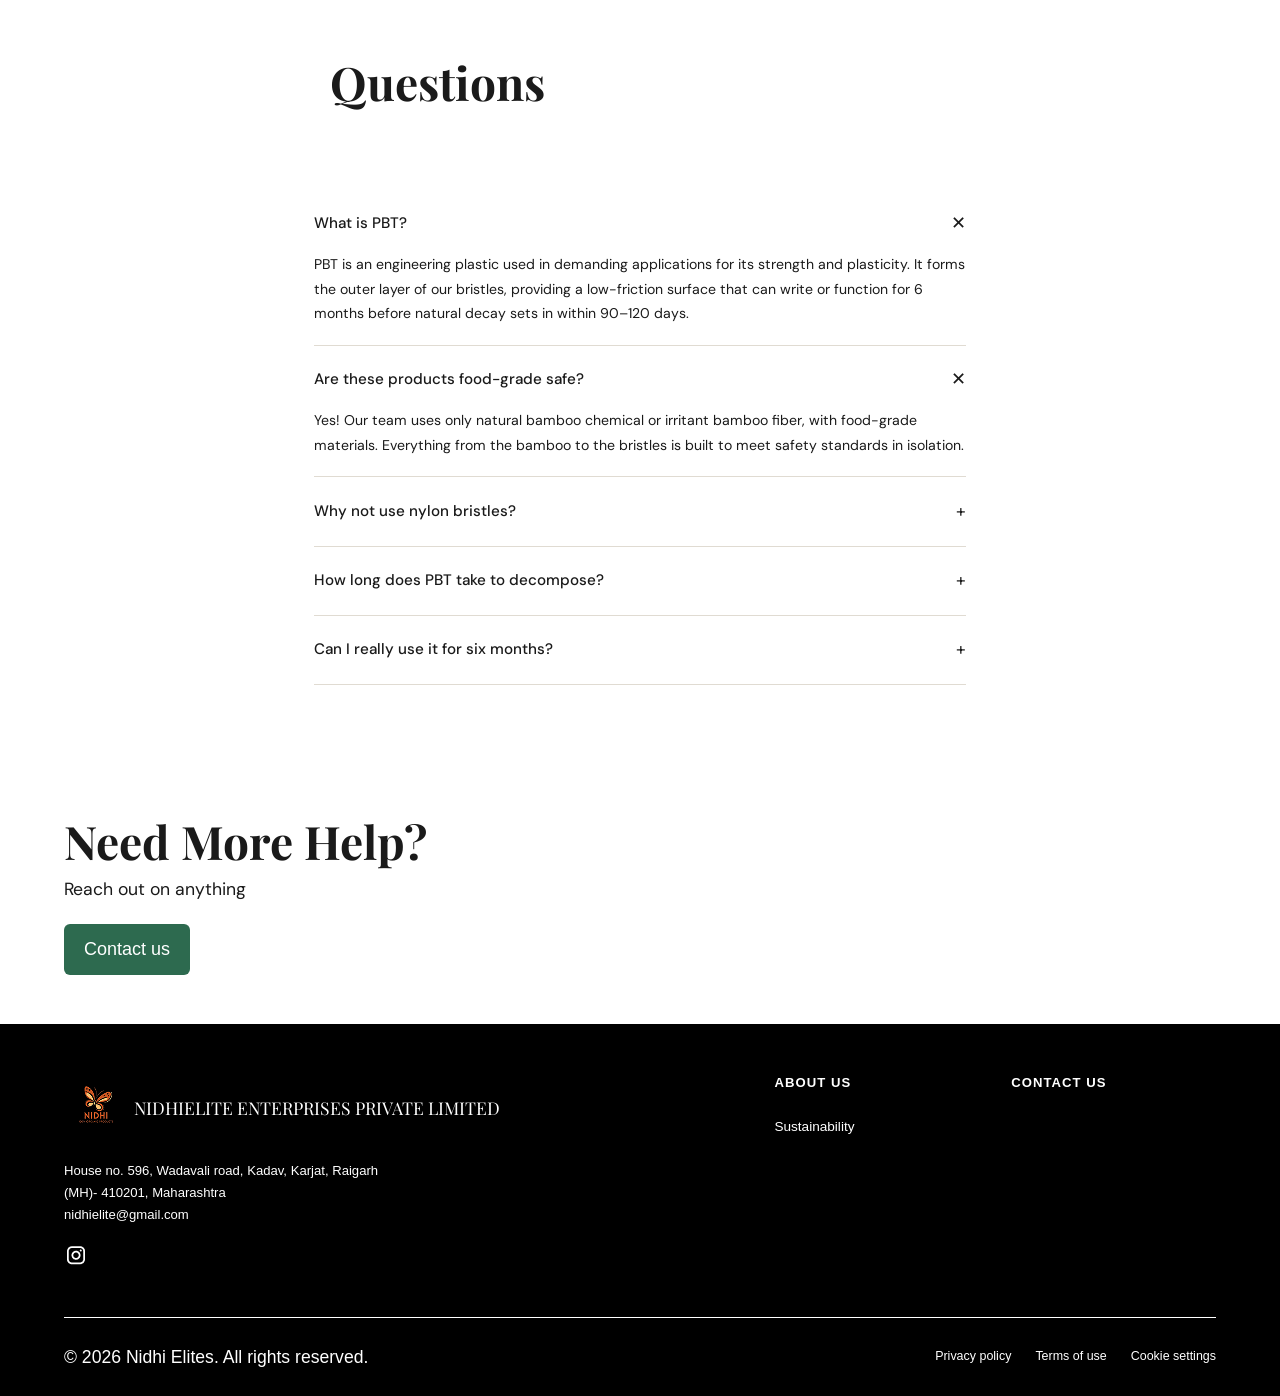
==== commit 547695af: "Added few changes and updated info" ====
--- a/index.html
+++ b/index.html
@@ -15,79 +15,26 @@
       <span class="logo-leaf"><img src="images/logo.png" alt="Nidhi Elites Logo"></span>
       <strong>Nidhi Elites</strong>
     </div>
-    <ul class="nav-links">
-      <li><a href="#products">Shop</a></li>
-      <li><a href="#about">About</a></li>
-      <li><a href="#impact">Impact</a></li>
-      <li class="dropdown">
-        <a href="#" class="dropdown-toggle">Resources ▾</a>
-        <div class="dropdown-menu mega-menu">
-
-          <div class="mega-col">
-            <div class="mega-heading">Our collection</div>
-            <a href="products.html#toothbrush" class="mega-item">
-              <strong>Toothbrushes</strong>
-             <!-- <span>Engineered with dual layer bristles</span>-->
-            </a>
-            <a href="products.html#hair-comb" class="mega-item">
-              <strong>Hair combs</strong>
-             <!--  <span>Sustainable design for daily care</span>-->
-            </a>
-            <a href="products.html#tongue-cleaner" class="mega-item">
-              <strong>Tongue cleaners</strong>
-             <!-- <span>Built to last six months</span>-->
-            </a>
-            <a href="products.html#pen" class="mega-item">
-              <strong>Pens</strong>
-            <!--  <span>Eco-friendly writing tools</span>-->
-            </a>
-          </div>
-
-          <!--<div class="mega-col">
-            <div class="mega-heading">Learn more</div>
-            <a href="#about" class="mega-item">
-              <strong>Our story</strong>
-              <span>Why we started Nidhi Elite</span>
-            </a>
-            <a href="#about" class="mega-item">
-              <strong>Materials</strong>
-              <span>How we source sustainably</span>
-            </a>
-            <a href="#about" class="mega-item">
-              <strong>Durability</strong>
-              <span>Six months of reliable performance</span>
-            </a>
-            <a href="#about" class="mega-item">
-              <strong>Vision to grow</strong>
-              <span>Plans for individuals and businesses</span>
-            </a>
-          </div>-->
-
-          <!--<div class="mega-col">
-            <div class="mega-heading">Support</div>
-            <a href="#faq" class="mega-item">
-              <strong>FAQ</strong>
-              <span>Answers to common questions</span>
-            </a>
-            <a href="#faq" class="mega-item">
-              <strong>Communication</strong>
-              <span>Reach out us with an email</span>
-            </a>
-            <a href="#impact" class="mega-item">
-              <strong>Sustainability</strong>
-              <span>Our commitment to the planet</span>
-            </a>
-            <a href="mailto:nidhielite@gmail.com" class="mega-item">
-              <strong>Contact us</strong>
-              <span>Get in touch with our team</span>
-            </a>
-          </div>-->
-
-        </div>
-      </li>
+    <button class="sidebar-toggle" id="sidebarToggle">☰</button>
+    <!-- <a href="#" class="btn-login">Log In</a> -->
+  </nav>
+
+  <!-- SIDEBAR -->
+  <aside class="sidebar" id="sidebar">
+    <button class="sidebar-close" id="sidebarClose">✕</button>
+    <ul class="sidebar-menu">
+      <li><a href="#products" class="sidebar-link">Shop</a></li>
+      <li><a href="#about" class="sidebar-link">About</a></li>
+      <li><a href="#impact" class="sidebar-link">Impact</a></li>
+      <li><a href="#resources" class="sidebar-link" id="resourcesLink">Resources</a></li>
+      <li class="sidebar-divider sidebar-product-item"></li>
+      <li class="sidebar-subtitle sidebar-product-item">Our collection</li>
+      <li class="sidebar-product-item"><a href="products.html#toothbrush" class="sidebar-link">Toothbrush</a></li>
+      <li class="sidebar-product-item"><a href="products.html#hair-comb" class="sidebar-link">Hair Comb</a></li>
+      <li class="sidebar-product-item"><a href="products.html#tongue-cleaner" class="sidebar-link">Tongue Cleaner</a></li>
+      <li class="sidebar-product-item"><a href="products.html#pen" class="sidebar-link">Pen</a></li>
     </ul>
-    <a href="#" class="btn-login">Log In</a>
-  </nav>
+  </aside>
 
   <!-- HERO -->
   <section class="hero">
@@ -137,7 +84,7 @@
       <div class="product-card">
         <div class="product-img p1">
           <div class="icon-shape">
-            <img src="images/brushimg2.png">
+            <img src="images/Wireframe - 1.png">
           </div>
         </div>
         <!--<h3>Toothbrush That Lasts Six Months</h3>
@@ -147,7 +94,7 @@
       <div class="product-card featured">
         <div class="product-img p2">
           <div class="icon-shape">
-            <img src="images/brushimg3.png">
+            <img src="images/Wireframe - 2.png">
           </div>
         </div>
        <!-- <h3>Tongue Cleaner For Daily Wellness</h3>
@@ -157,7 +104,7 @@
       <div class="product-card">
         <div class="product-img p3">
           <div class="icon-shape">
-            <img src="images/brushimg4.png">
+            <img src="images/Wireframe - 3.png">
           </div>
         </div>
        <!-- <h3>Pen That Writes Without Plastic</h3>
@@ -167,7 +114,7 @@
       <div class="product-card">
         <div class="product-img p4">
           <div class="icon-shape">
-            <img src="images/brushimg5.png">
+            <img src="images/Wireframe - 4.png">
           </div>
         </div>
        <!-- <h3>Hair Comb Built To Last</h3>
@@ -317,32 +264,32 @@
     <div class="footer-top">
       <div class="footer-brand">
         <div class="nav-logo">
-          <span class="logo-leaf">🌿</span>
+          <span class="logo-leaf"><img src="images/logo.png" alt="Nidhi Elites Logo"></span>
           <solid>NIDHIELITE ENTERPRISES PRIVATE LIMITED</solid>
         </div>
         <p>House no. 596, Wadavali road, Kadav, Karjat, Raigarh<br/>(MH)- 410201, Maharashtra
            <br/><a href="mailto:nidhielite@gmail.com" style="color:var(--white);text-decoration:none;">nidhielite@gmail.com</a></p>
         <div class="social-icons">
-          <a href="#">📘</a>
-          <a href="#">📸</a>
+         <!-- <a href="#">📘</a> -->
+          <a href="https://www.instagram.com" target="https://www.instagram.com/shambhuprasadclinic?igsh=MTZkZzl6ZjVzdzRlcA=="><img src="images/Social Links.png" alt="Instagram"></a>
         </div>
       </div>
       <div class="footer-links">
         <div class="footer-col">
           <h4>About us</h4>
           <ul>
-            <li><a href="#">Our story</a></li>
-            <li><a href="#">The products</a></li>
+           <!-- <li><a href="#">Our story</a></li>
+            <li><a href="#">The products</a></li>-->
             <li><a href="#">Sustainability</a></li>
           </ul>
         </div>
         <div class="footer-col">
           <h4>Contact us</h4>
-          <ul>
+         <!-- <ul>
             <li><a href="#">Support</a></li>
             <li><a href="#">Wholesale</a></li>
             <li><a href="#">Press</a></li>
-          </ul>
+          </ul>-->
         </div>
       </div>
     </div>
--- a/style.css
+++ b/style.css
@@ -758,3 +758,109 @@
     margin: 0 10px;
   }
 }
+
+/* ── SIDEBAR ────────────────────────────────── */
+.sidebar-toggle {
+  display: block;
+  background: none;
+  border: none;
+  font-size: 1.5rem;
+  cursor: pointer;
+  color: var(--black);
+  padding: 0.5rem;
+}
+
+.sidebar {
+  display: none;
+  position: fixed;
+  top: 0;
+  left: 0;
+  width: 100%;
+  height: 100%;
+  background: rgba(0, 0, 0, 0.5);
+  z-index: 200;
+  animation: fadeIn 0.3s ease;
+}
+
+.sidebar.active {
+  display: flex;
+}
+
+.sidebar-menu {
+  position: fixed;
+  top: 0;
+  right: 0;
+  width: 250px;
+  height: 100%;
+  background: var(--white);
+  list-style: none;
+  padding: 3rem 0;
+  box-shadow: -2px 0 8px rgba(0, 0, 0, 0.1);
+  animation: slideIn 0.3s ease;
+  z-index: 210;
+}
+
+.sidebar-close {
+  position: fixed;
+  top: 1rem;
+  right: 1rem;
+  background: none;
+  border: none;
+  font-size: 1.5rem;
+  cursor: pointer;
+  color: var(--black);
+  z-index: 211;
+}
+
+.sidebar-link {
+  display: block;
+  padding: 1rem 1.5rem;
+  text-decoration: none;
+  color: var(--black);
+  font-weight: 500;
+  transition: background 0.2s, color 0.2s;
+  border-left: 3px solid transparent;
+}
+
+.sidebar-link:hover {
+  background: var(--gray-light);
+  color: var(--green);
+  border-left-color: var(--green);
+}
+
+.sidebar-divider {
+  height: 1px;
+  background: #e0dbd2;
+  margin: 0.5rem 0;
+  list-style: none;
+}
+
+.sidebar-subtitle {
+  display: block;
+  padding: 1rem 1.5rem 0.5rem;
+  font-size: 0.75rem;
+  font-weight: 700;
+  letter-spacing: 0.1em;
+  text-transform: uppercase;
+  color: var(--green);
+  list-style: none;
+}
+
+.sidebar-product-item {
+  display: none;
+  list-style: none;
+}
+
+.sidebar-product-item.active {
+  display: block;
+}
+
+@keyframes fadeIn {
+  from { opacity: 0; }
+  to { opacity: 1; }
+}
+
+@keyframes slideIn {
+  from { transform: translateX(100%); }
+  to { transform: translateX(0); }
+}
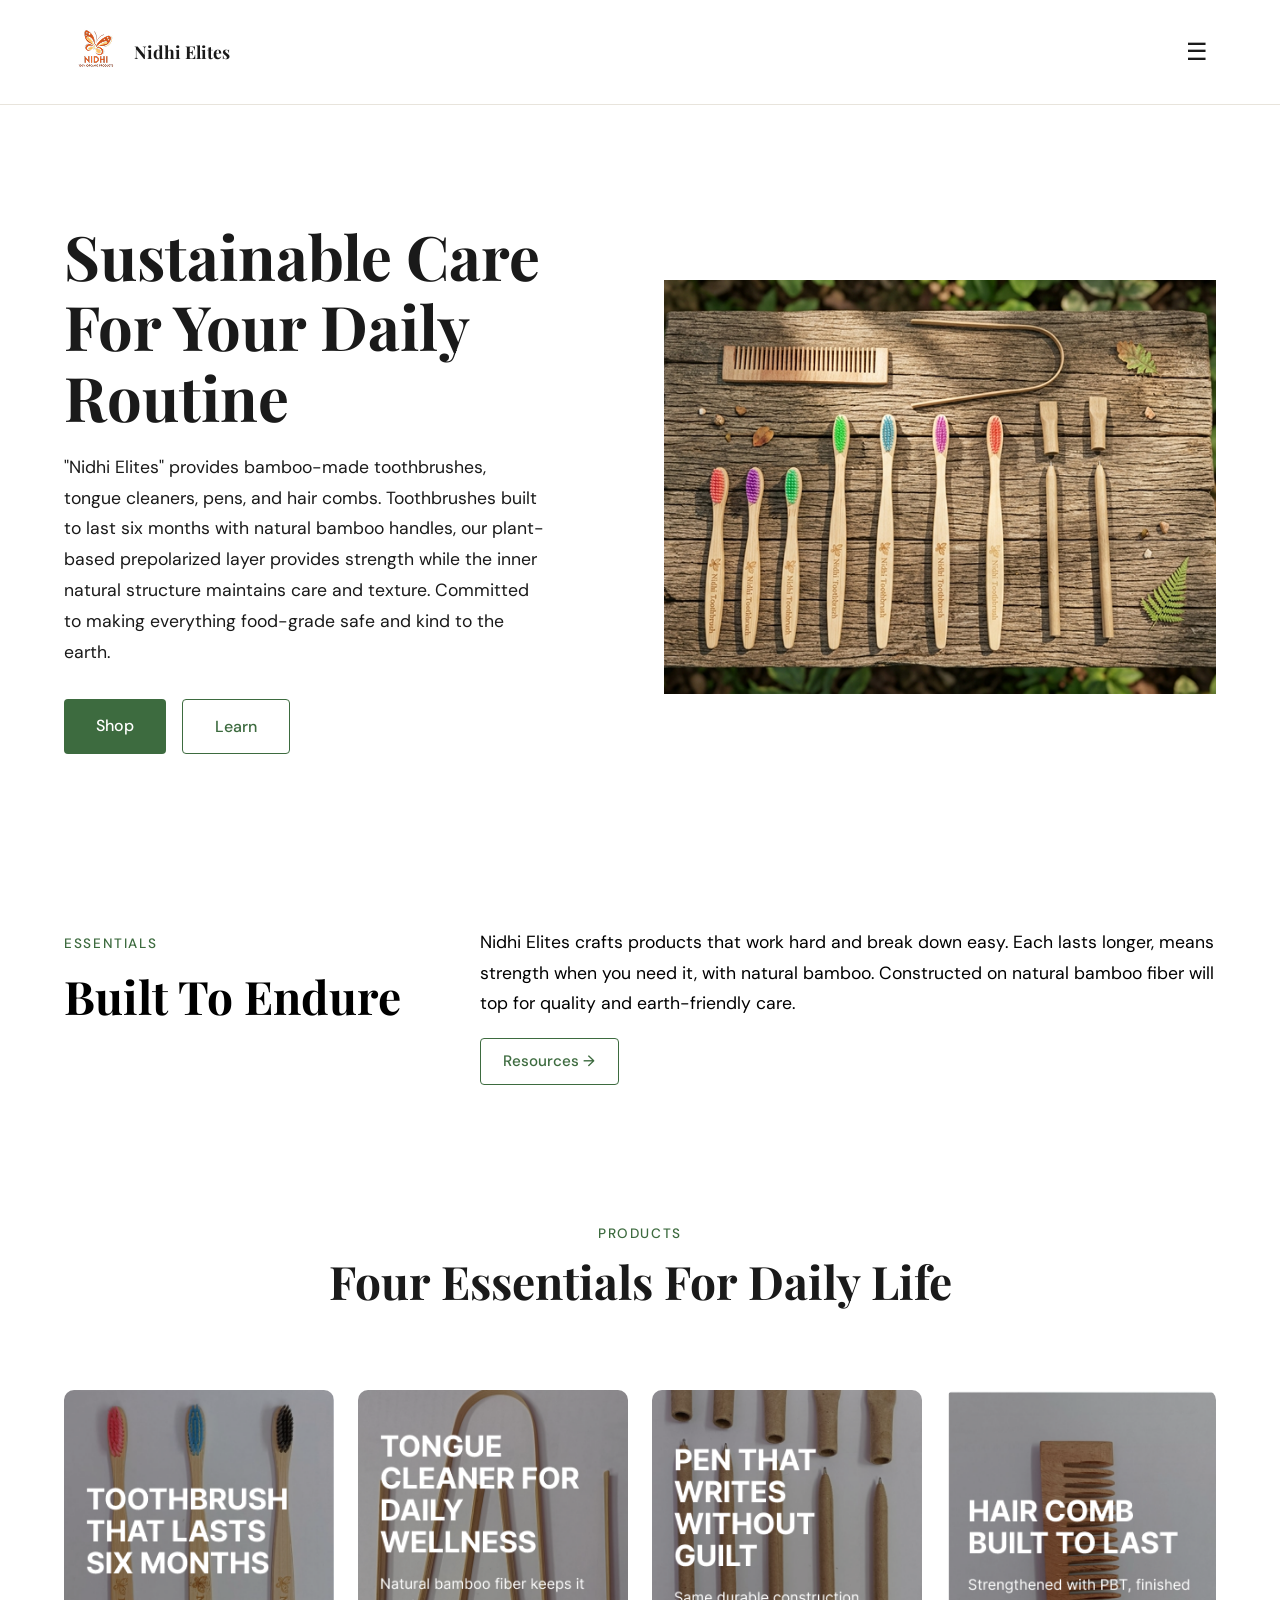
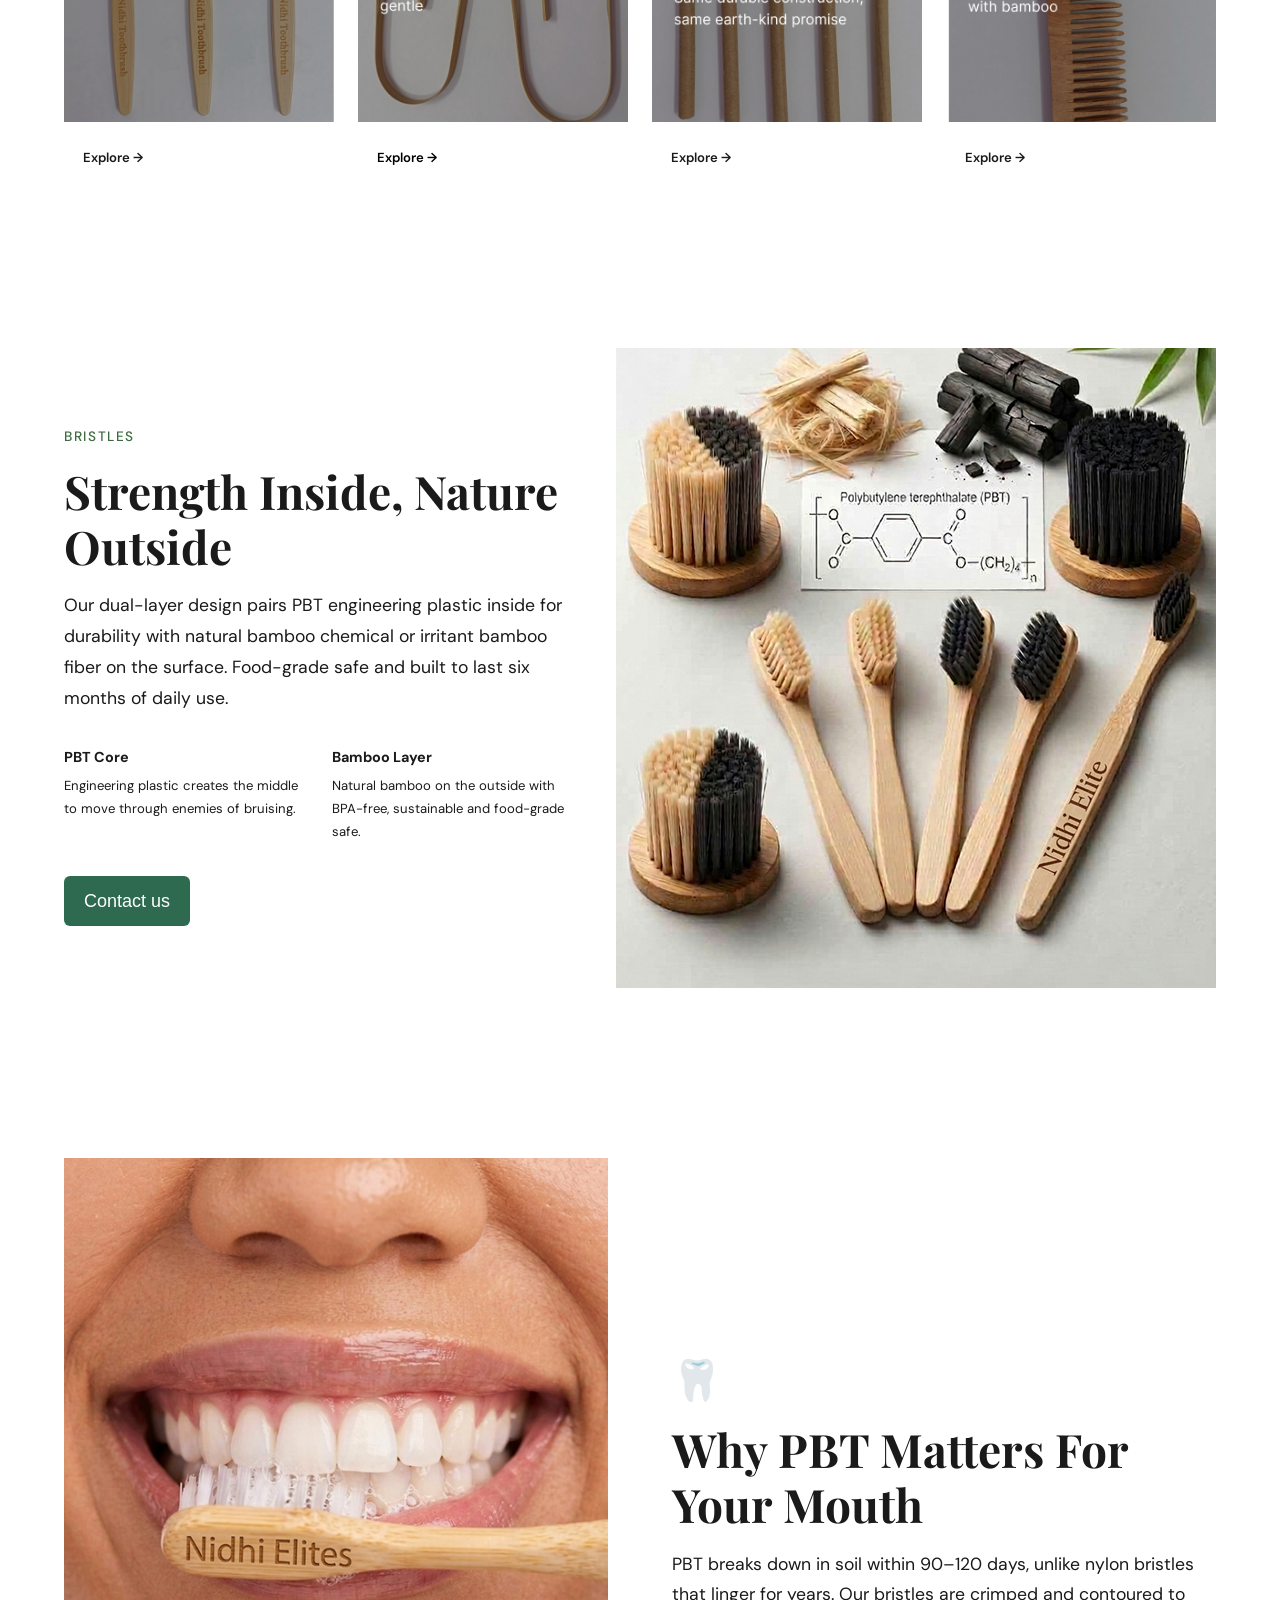
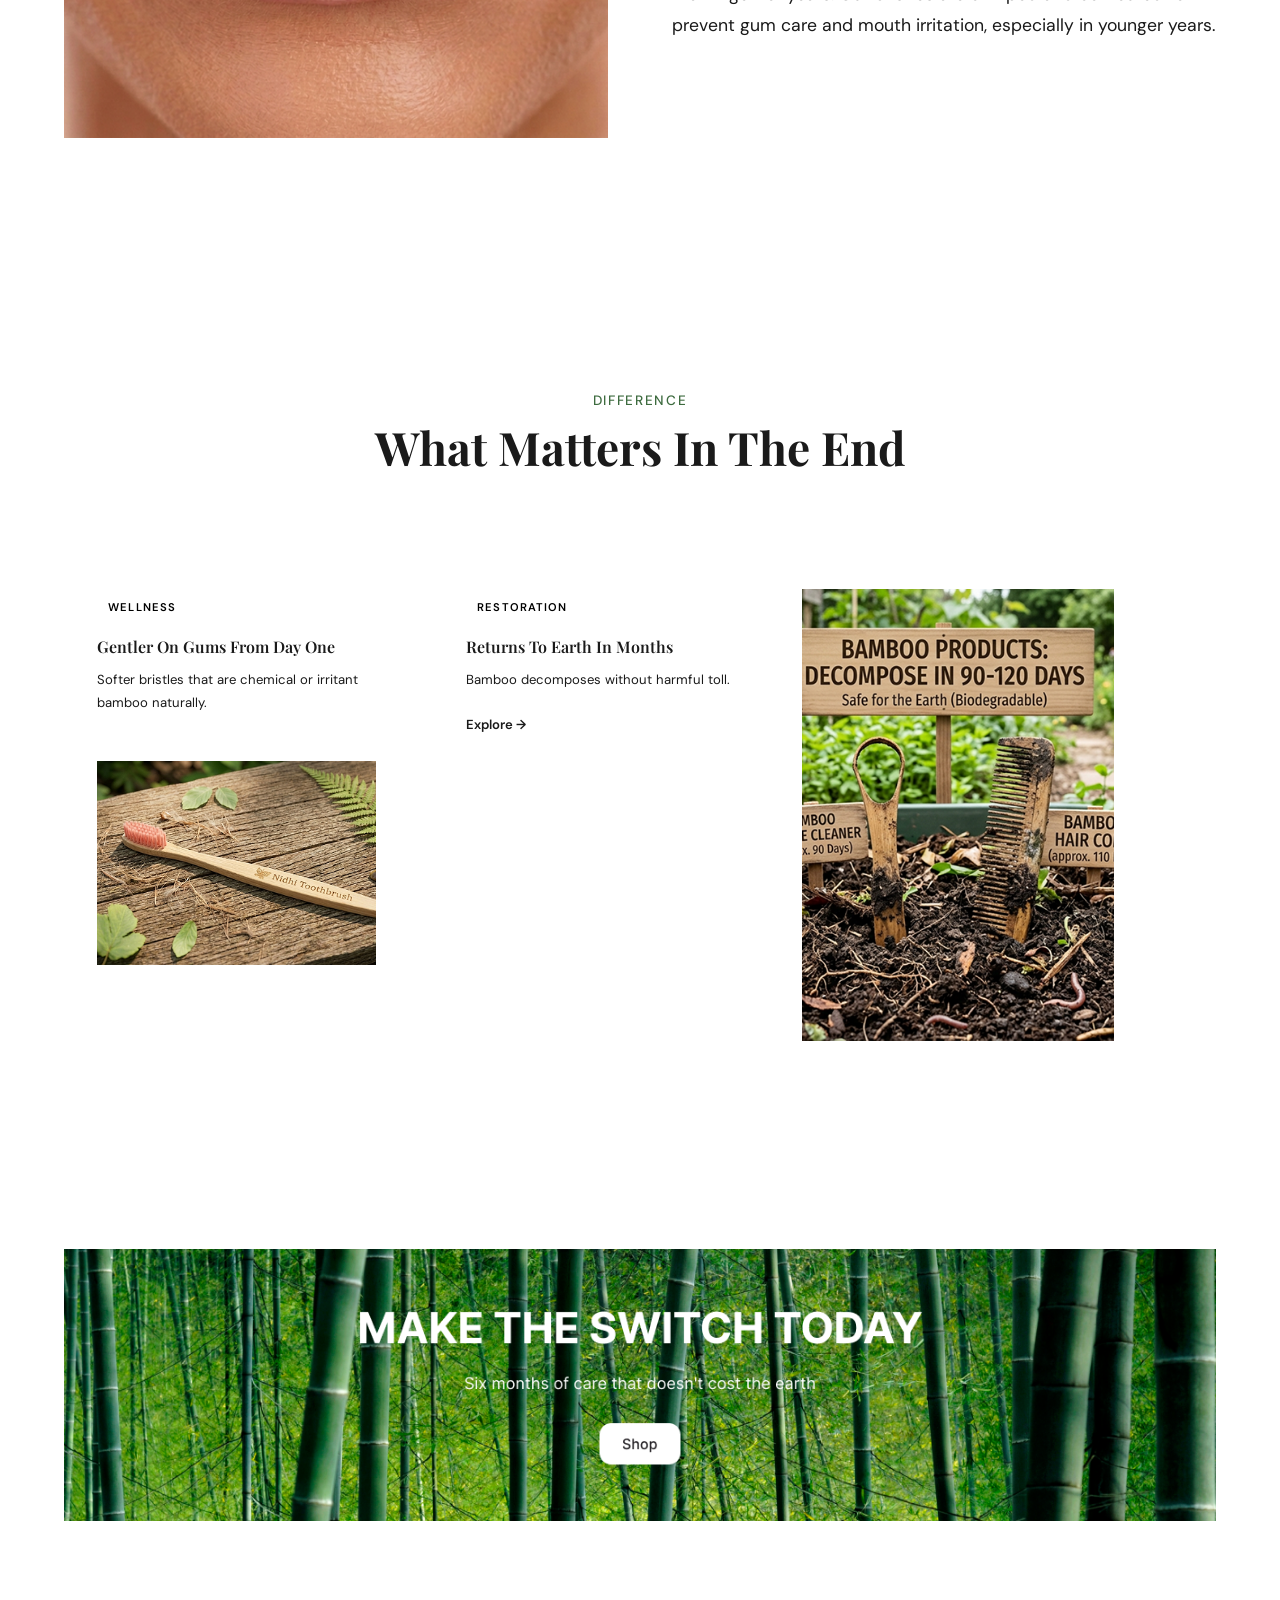
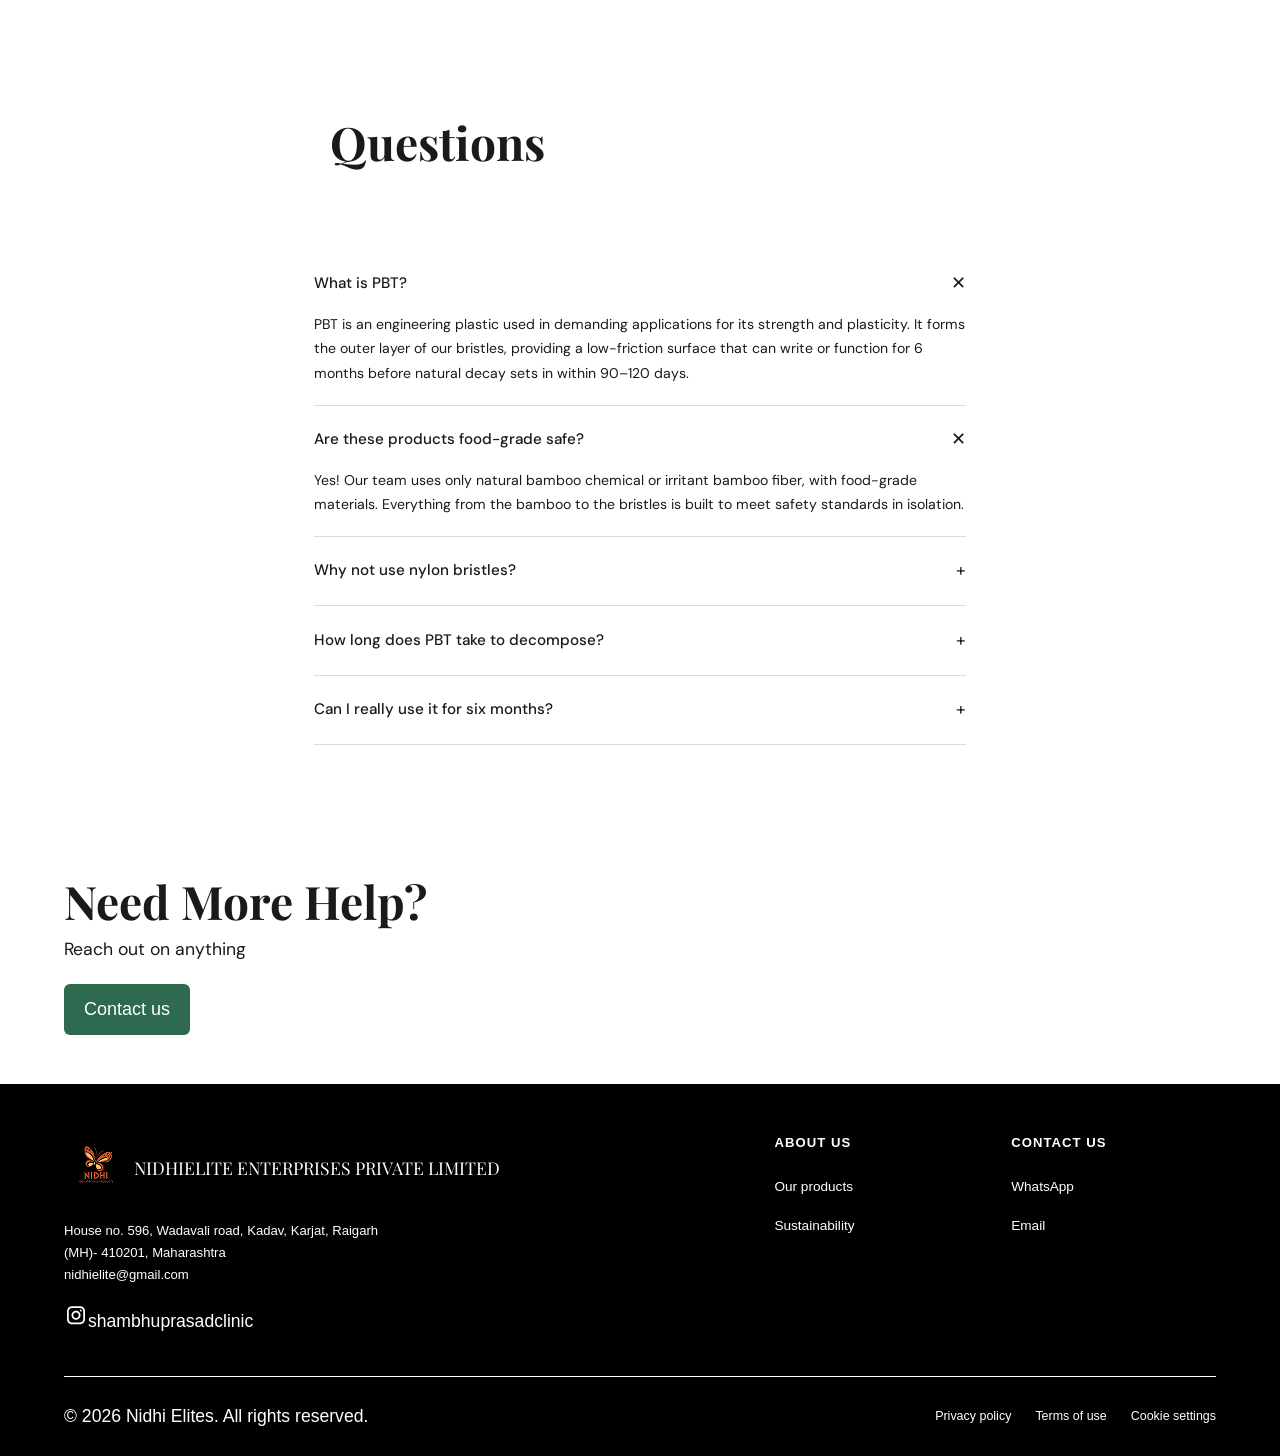
==== commit a0122808: "Add files via upload" ====
--- a/index.html
+++ b/index.html
@@ -24,7 +24,7 @@
     <button class="sidebar-close" id="sidebarClose">✕</button>
     <ul class="sidebar-menu">
       <li><a href="#products" class="sidebar-link">Shop</a></li>
-      <li><a href="#about" class="sidebar-link">About</a></li>
+      <li><a href="about.html" class="sidebar-link">About</a></li>
       <li><a href="#impact" class="sidebar-link">Impact</a></li>
       <li><a href="#resources" class="sidebar-link" id="resourcesLink">Resources</a></li>
       <li class="sidebar-divider sidebar-product-item"></li>
@@ -43,7 +43,7 @@
       <p>"Nidhi Elites" provides bamboo-made toothbrushes, tongue cleaners, pens, and hair combs. Toothbrushes built to last six months with natural bamboo handles, our plant-based prepolarized layer provides strength while the inner natural structure maintains care and texture. Committed to making everything food-grade safe and kind to the earth.</p>
       <div class="hero-btns">
         <a href="#products" class="btn-primary">Shop</a>
-        <a href="#about" class="btn-outline">Learn</a>
+        <a href="about.html" class="btn-outline">Learn</a>
       </div>
     </div>
     <img src="images/brushimg1.png" alt="">
@@ -125,7 +125,7 @@
   </section>
 
   <!-- BRISTLES SECTION -->
-  <section class="bristles" id="about">
+  <section class="bristles" style="display: flex; align-items: center; gap: 40px;">
     <div class="bristles-text">
       <span class="tag">Bristles</span>
       <h2>Strength Inside, Nature Outside</h2>
@@ -141,8 +141,8 @@
         </div>
       </div>
       <a href="https://wa.me/917841990321" target="_blank" class="whatsapp-btn">Contact us</a>
-     </div> 
-    <div class="char-badge">
+     </div>
+    <div class="char-badge" style="flex-shrink: 0;">
       <img src="images/brushimg6.png">
     </div>
    <!-- </div>
@@ -271,25 +271,23 @@
            <br/><a href="mailto:nidhielite@gmail.com" style="color:var(--white);text-decoration:none;">nidhielite@gmail.com</a></p>
         <div class="social-icons">
          <!-- <a href="#">📘</a> -->
-          <a href="https://www.instagram.com" target="https://www.instagram.com/shambhuprasadclinic?igsh=MTZkZzl6ZjVzdzRlcA=="><img src="images/Social Links.png" alt="Instagram"></a>
+          <a href="https://www.instagram.com/shambhuprasadclinic?igsh=MTZkZzl6ZjVzdzRlcA==" target="_blank"><img src="images/Social Links.png" alt="Instagram">shambhuprasadclinic</a>
         </div>
       </div>
       <div class="footer-links">
         <div class="footer-col">
           <h4>About us</h4>
           <ul>
-           <!-- <li><a href="#">Our story</a></li>
-            <li><a href="#">The products</a></li>-->
-            <li><a href="#">Sustainability</a></li>
+            <li><a href="products.html">Our products</a></li>
+            <li><a href="about.html">Sustainability</a></li>
           </ul>
         </div>
         <div class="footer-col">
           <h4>Contact us</h4>
-         <!-- <ul>
-            <li><a href="#">Support</a></li>
-            <li><a href="#">Wholesale</a></li>
-            <li><a href="#">Press</a></li>
-          </ul>-->
+          <ul>
+            <li><a href="https://wa.me/917841990321" target="_blank">WhatsApp</a></li>
+            <li><a href="mailto:nidhielite@gmail.com">Email</a></li>
+          </ul>
         </div>
       </div>
     </div>
--- a/style.css
+++ b/style.css
@@ -670,7 +670,7 @@
 .footer-brand p { font-size: 0.82rem; line-height: 1.7; margin-bottom: 1rem; }
 
 .social-icons { display: flex; gap: 0.8rem; font-size: 1.1rem; }
-.social-icons a { text-decoration: none; }
+.social-icons a { text-decoration: none;color: var(--white) }
 
 .footer-links {
   display: grid;
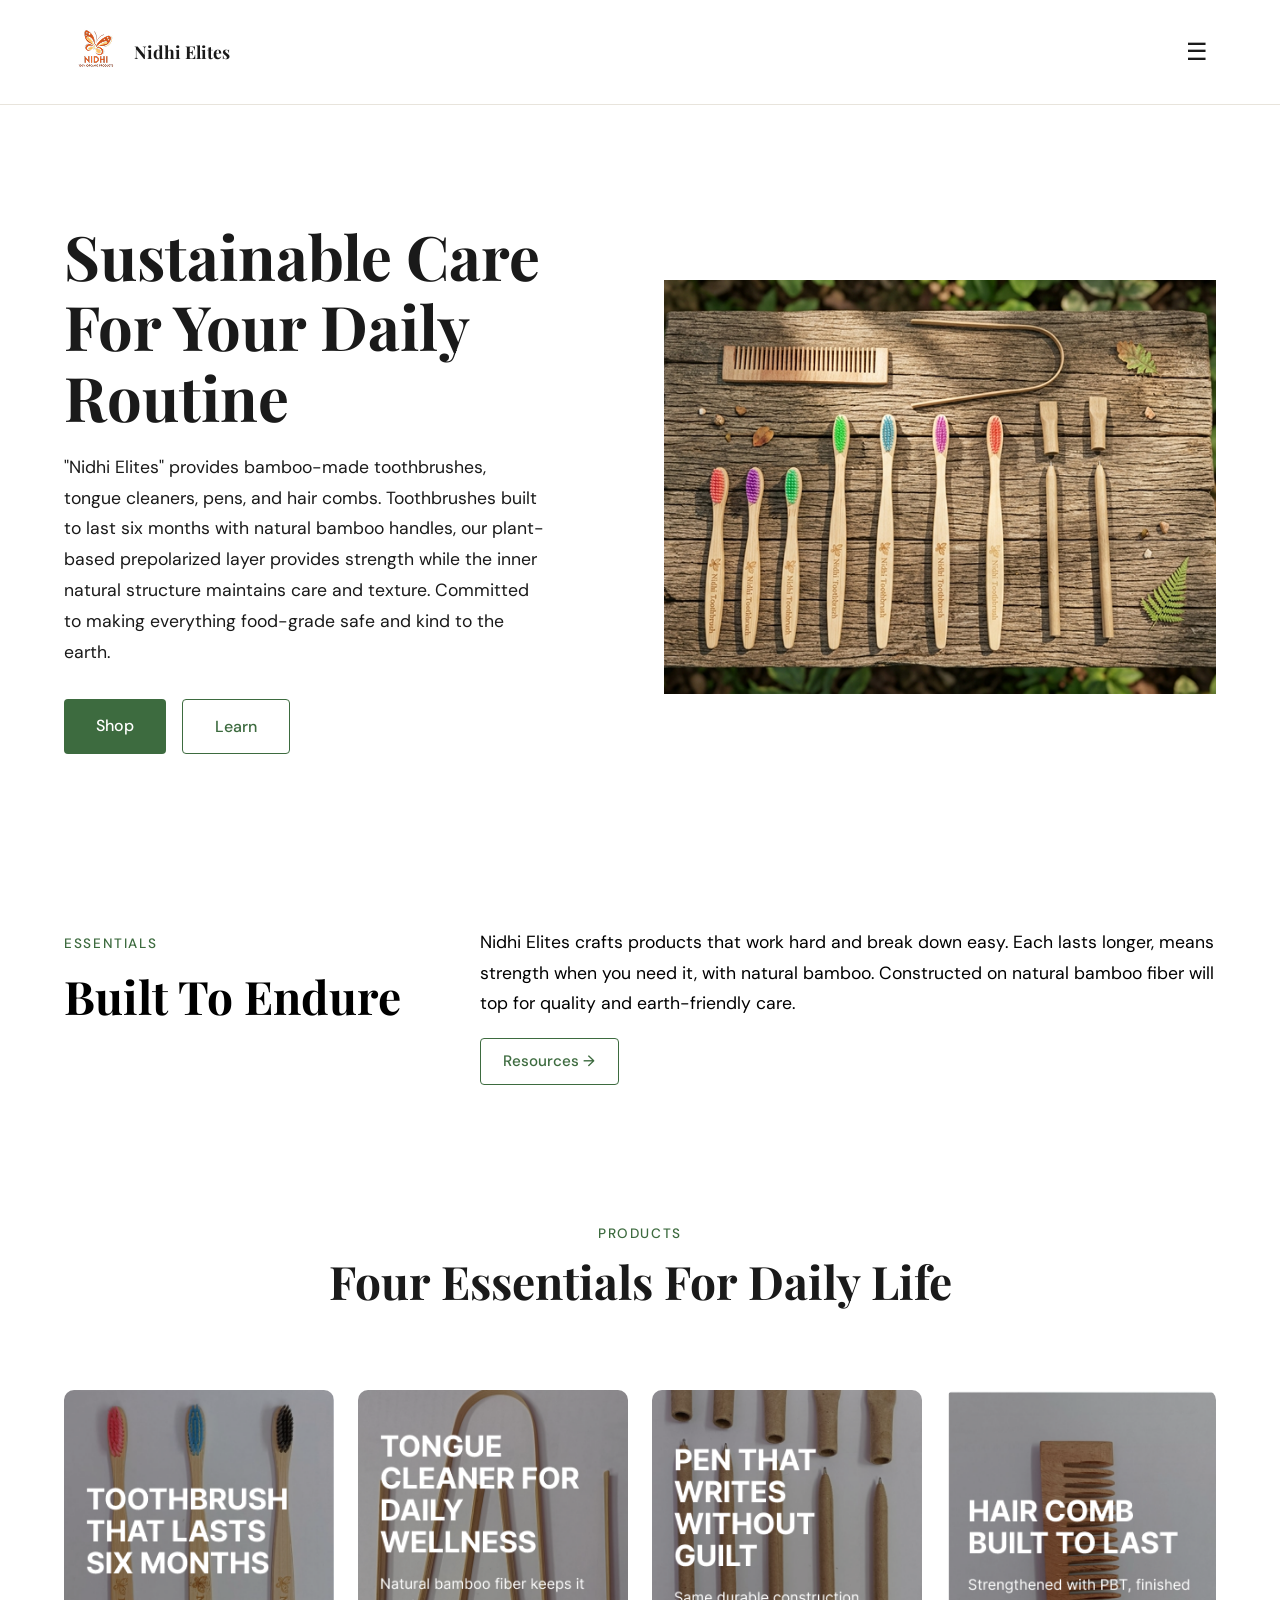
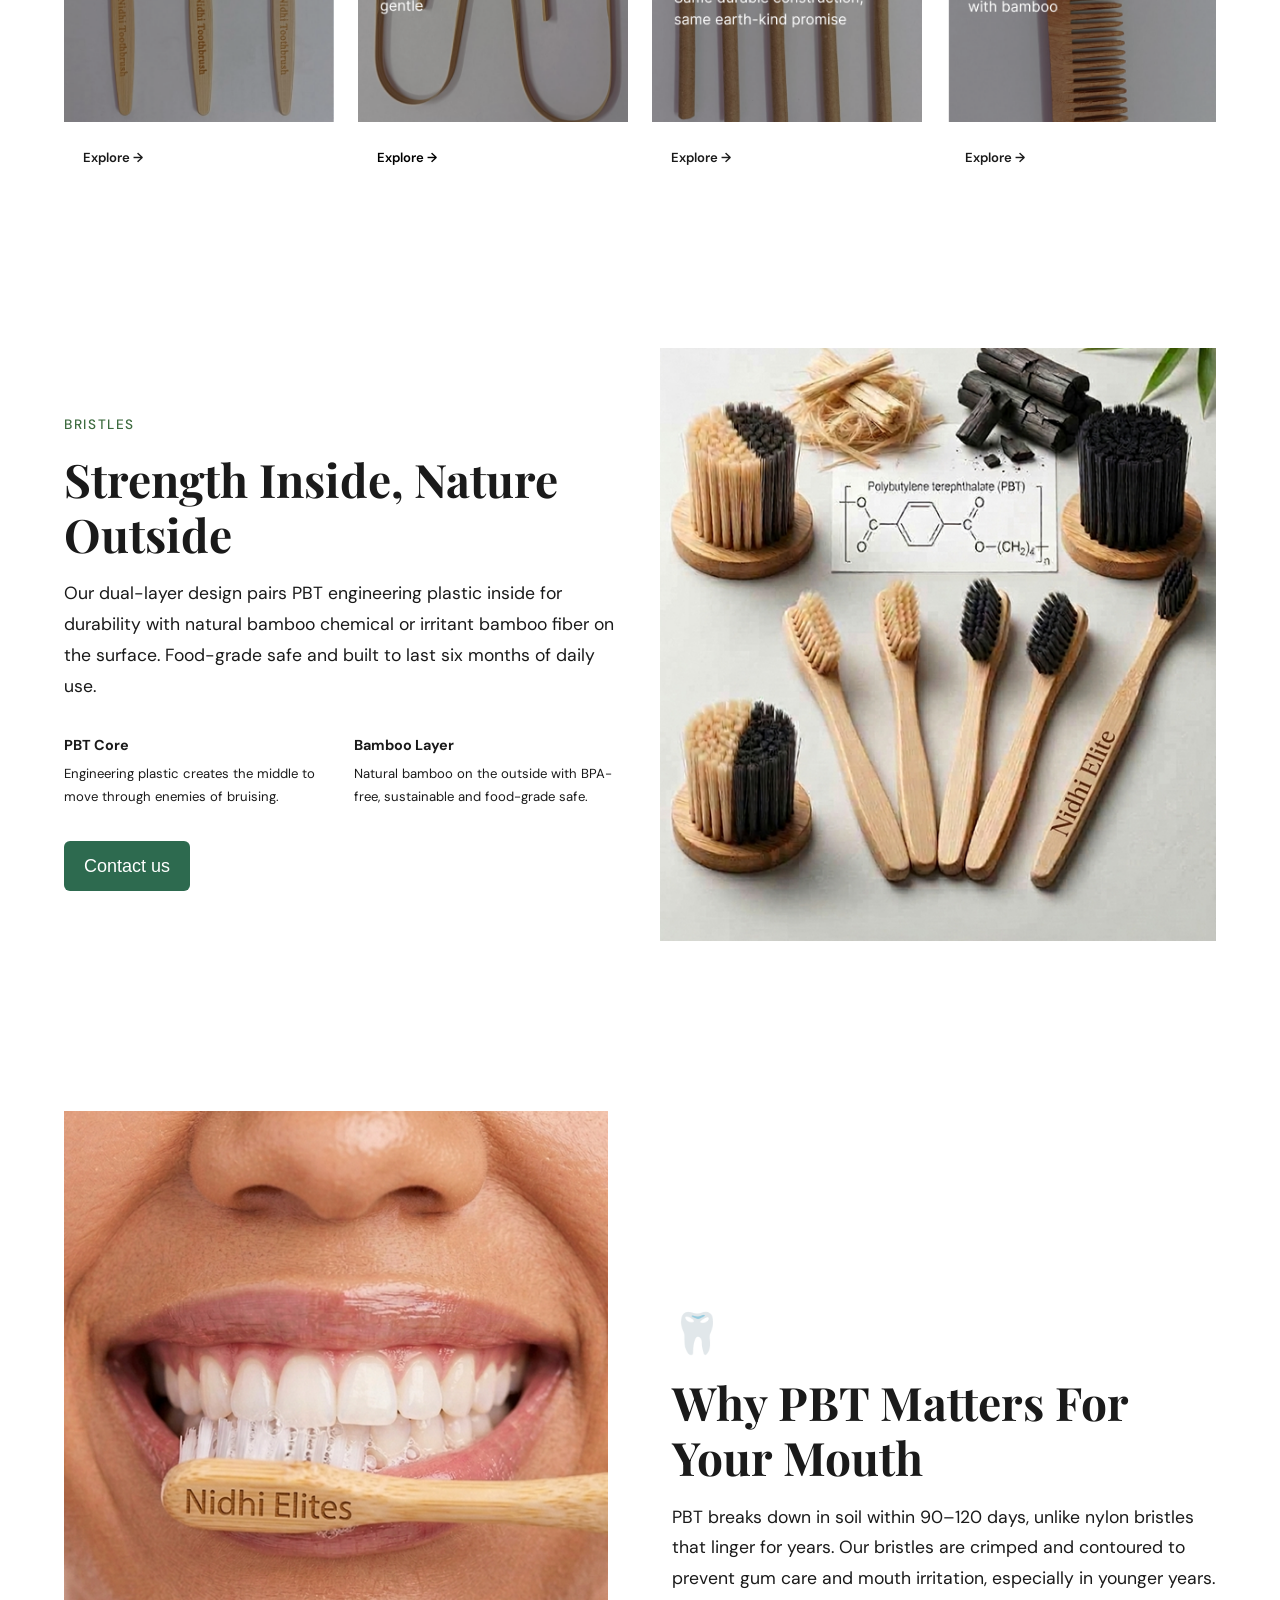
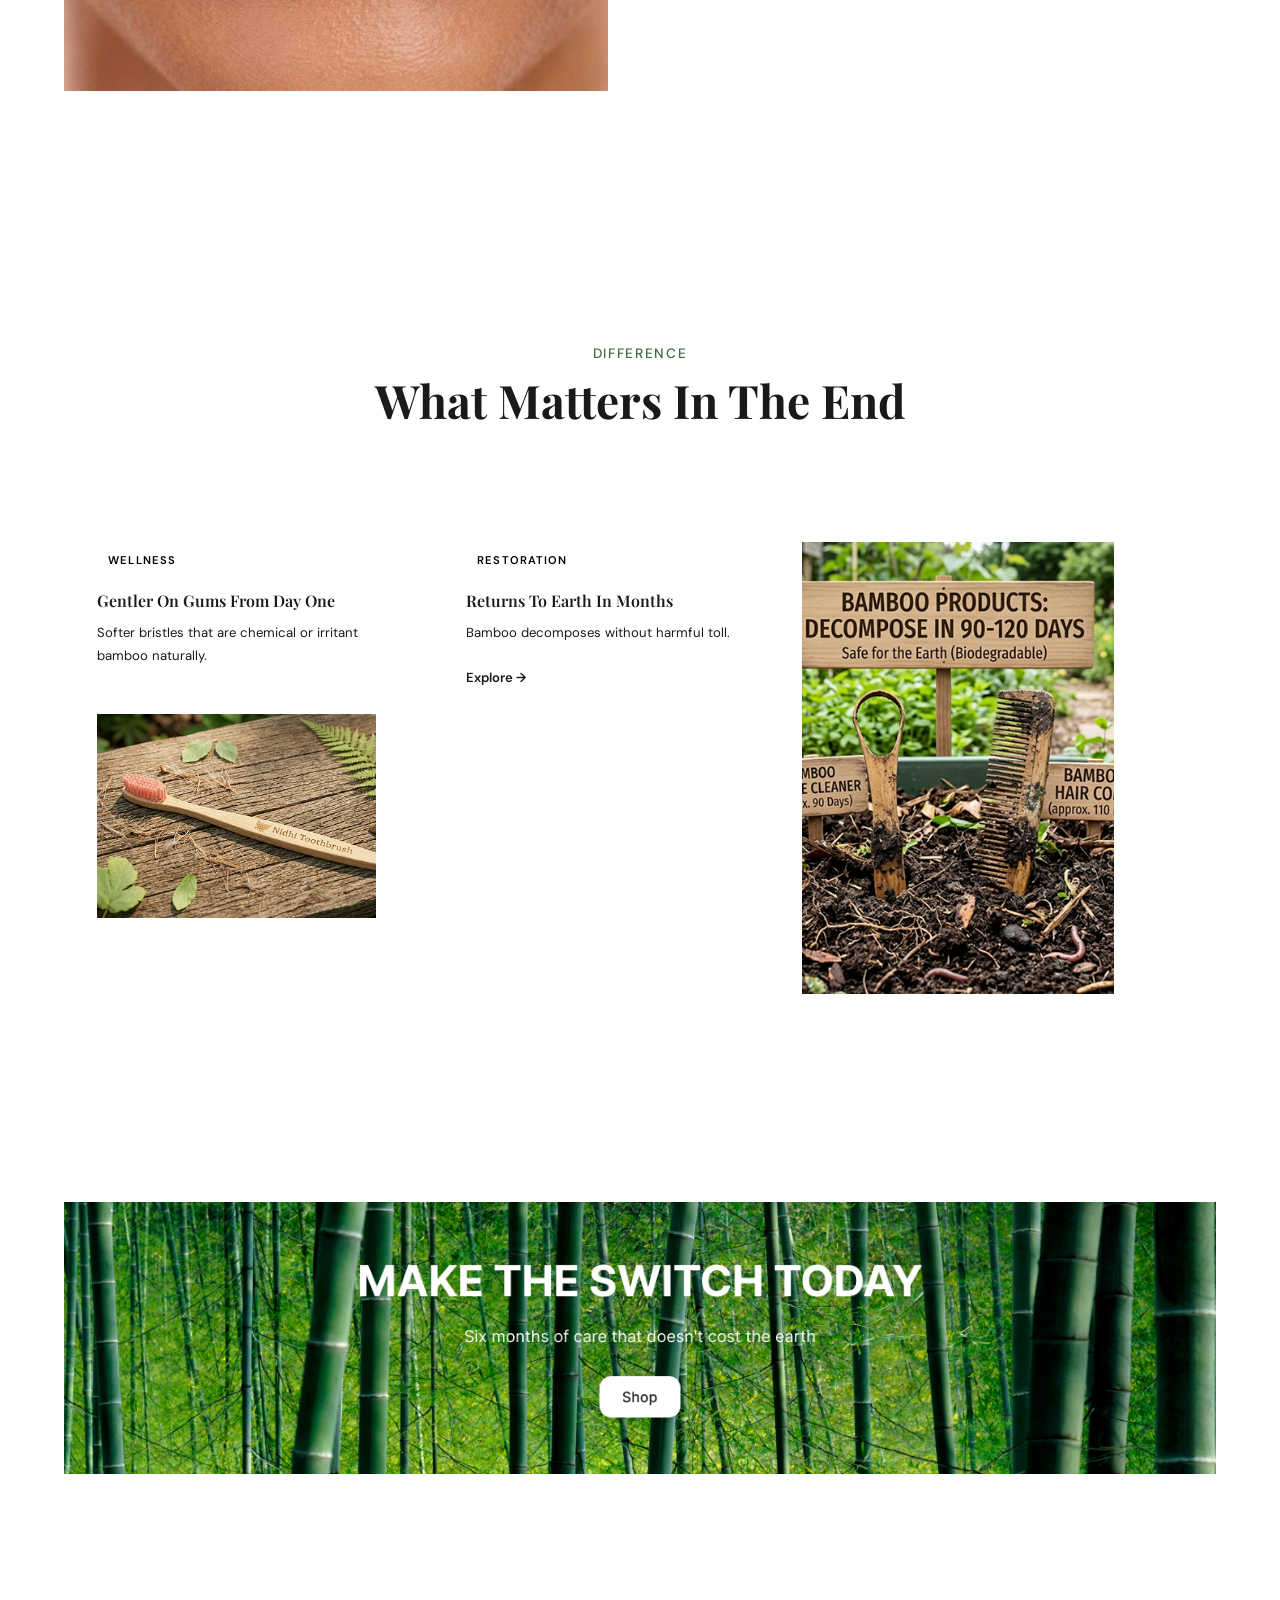
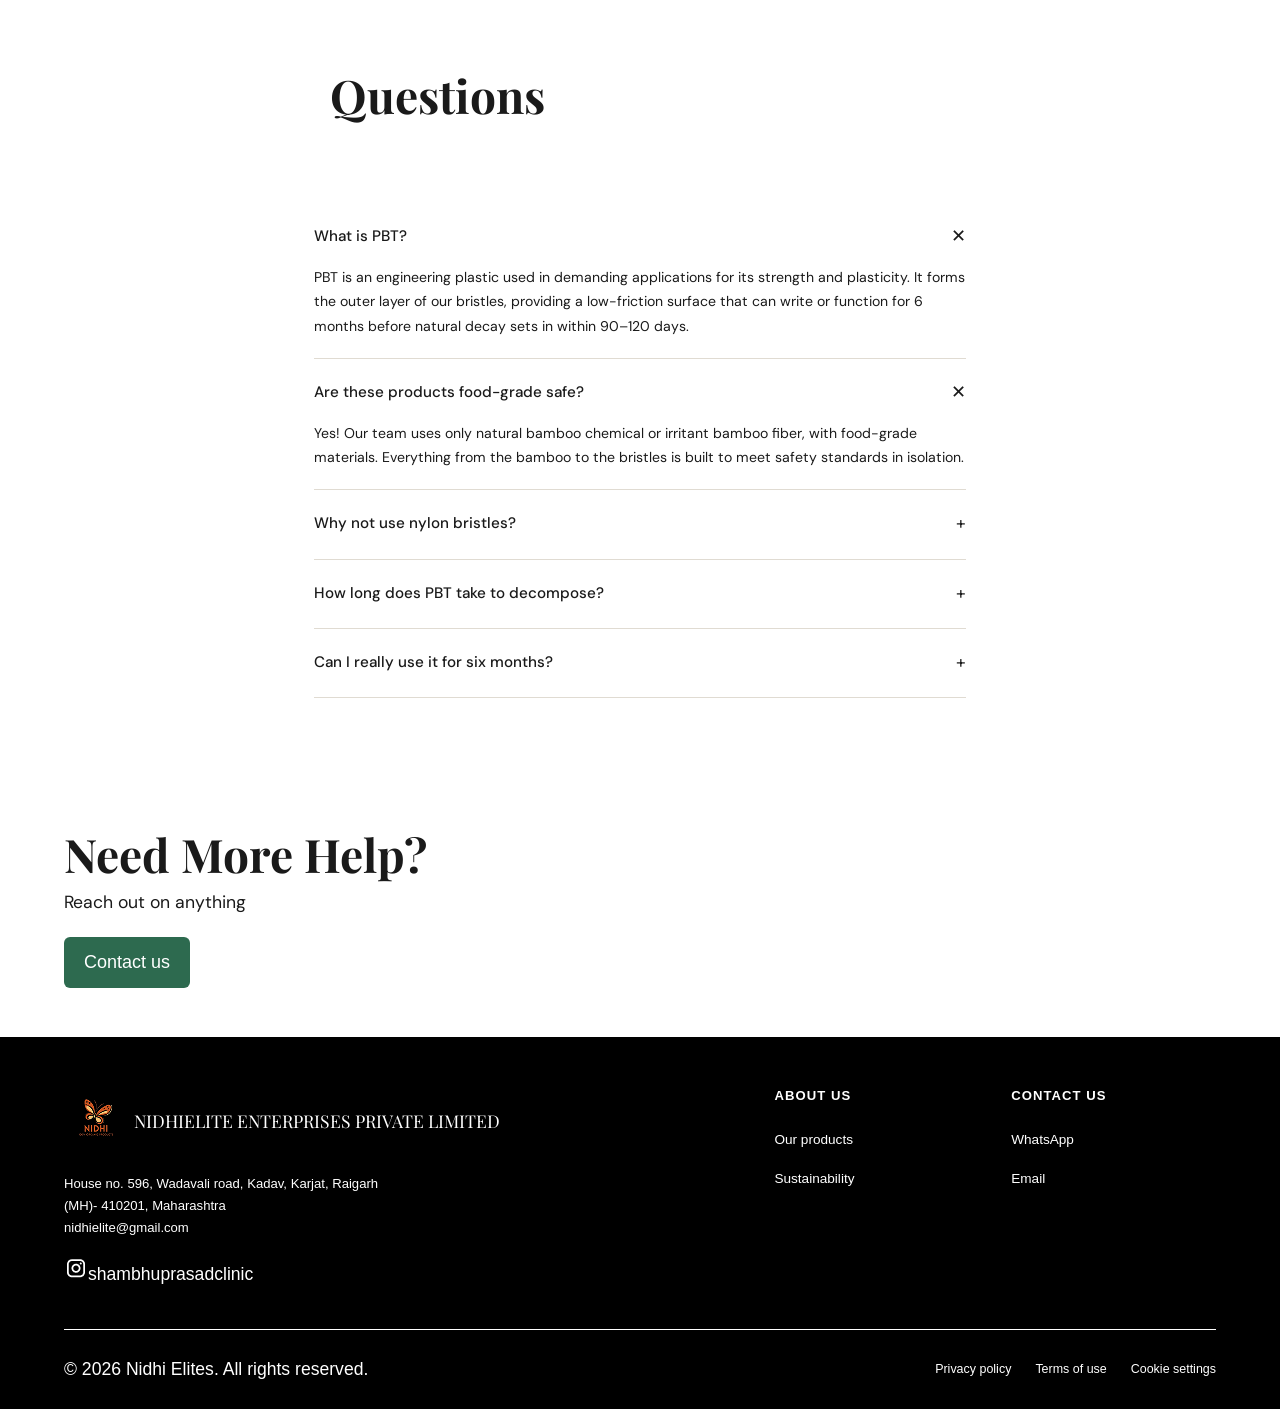
==== commit bb2b6552: "Added new page and few changes for link" ====
--- a/index.html
+++ b/index.html
@@ -125,8 +125,8 @@
   </section>
 
   <!-- BRISTLES SECTION -->
-  <section class="bristles" style="display: flex; align-items: center; gap: 40px;">
-    <div class="bristles-text">
+  <section class="bristles" style="display: flex; align-items: center; gap: 40px; flex-wrap: wrap;">
+    <div class="bristles-text" style="flex: 1; min-width: 300px;">
       <span class="tag">Bristles</span>
       <h2>Strength Inside, Nature Outside</h2>
       <p>Our dual-layer design pairs PBT engineering plastic inside for durability with natural bamboo chemical or irritant bamboo fiber on the surface. Food-grade safe and built to last six months of daily use.</p>
@@ -142,8 +142,8 @@
       </div>
       <a href="https://wa.me/917841990321" target="_blank" class="whatsapp-btn">Contact us</a>
      </div>
-    <div class="char-badge" style="flex-shrink: 0;">
-      <img src="images/brushimg6.png">
+    <div class="char-badge" style="flex-shrink: 0; flex: 1; min-width: 300px; text-align: center;">
+      <img src="images/brushimg6.png" style="max-width: 100%; height: auto;">
     </div>
    <!-- </div>
     <div class="bristles-image">
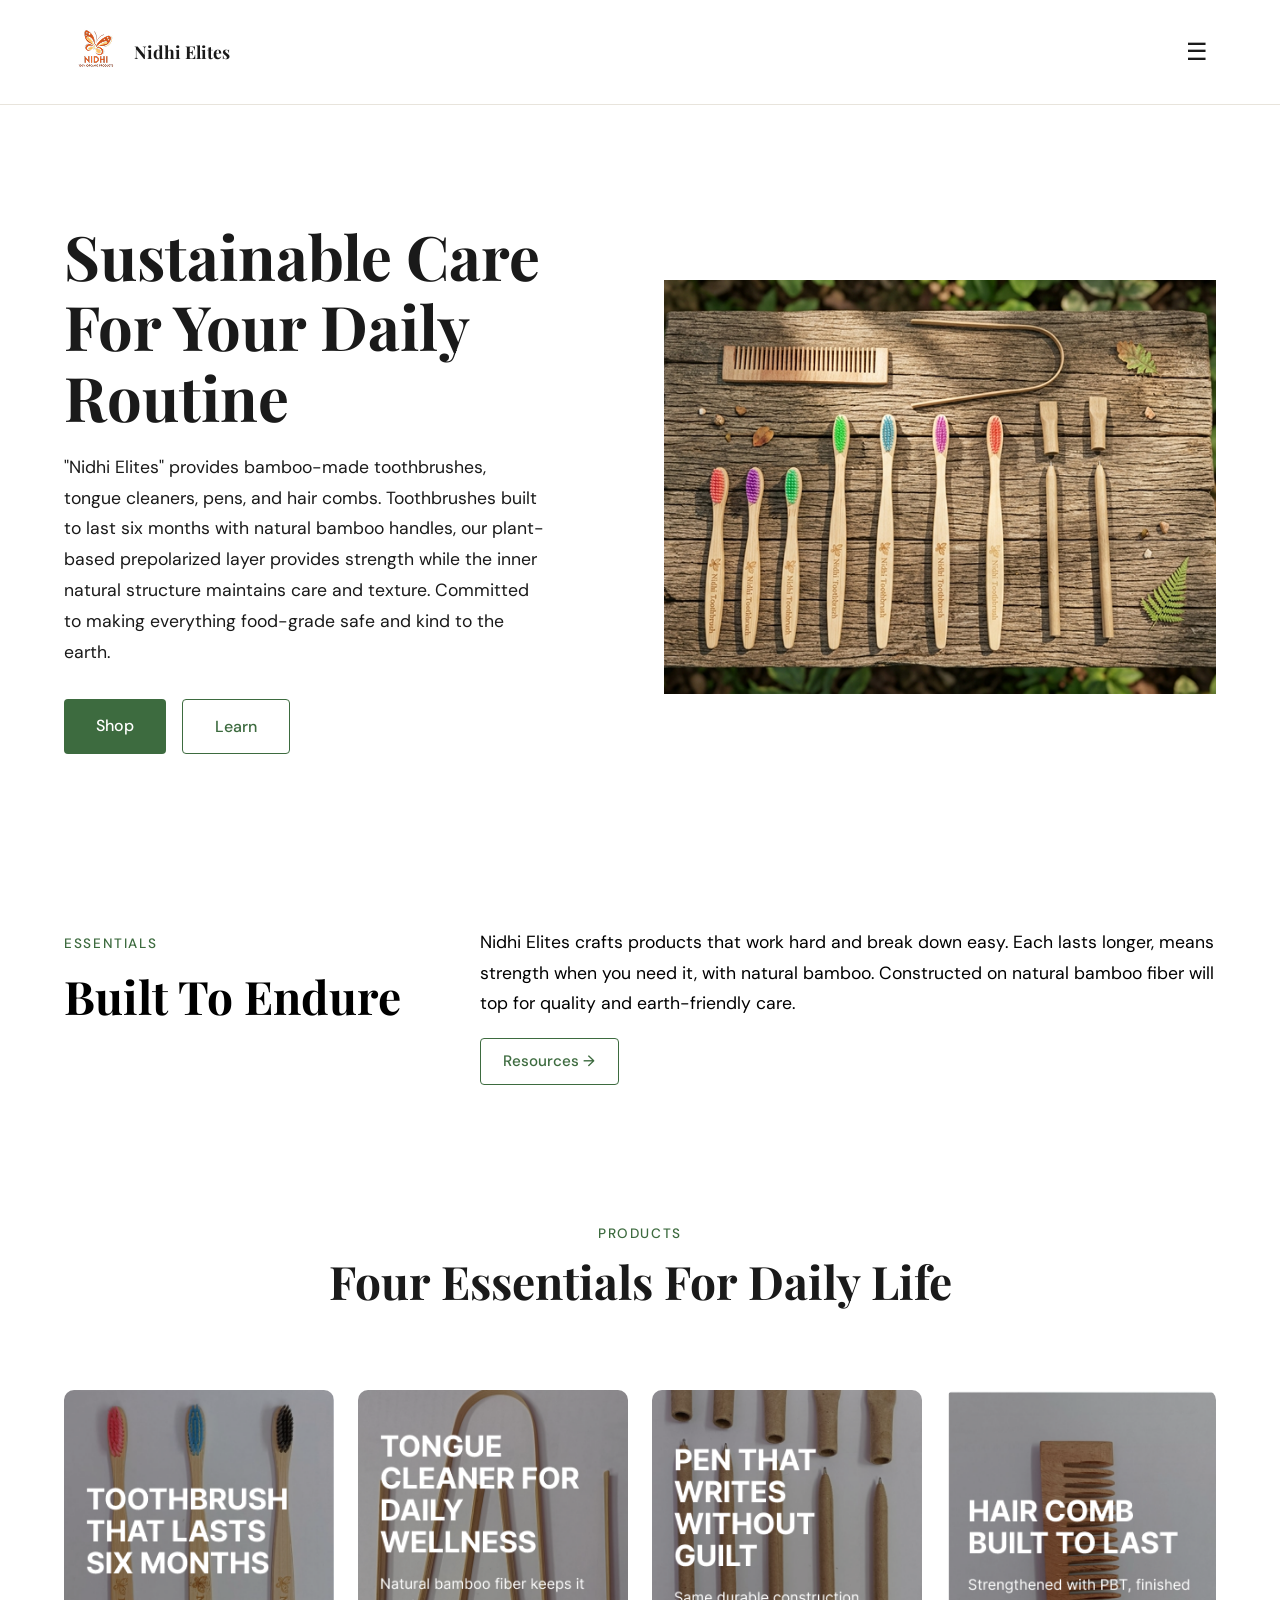
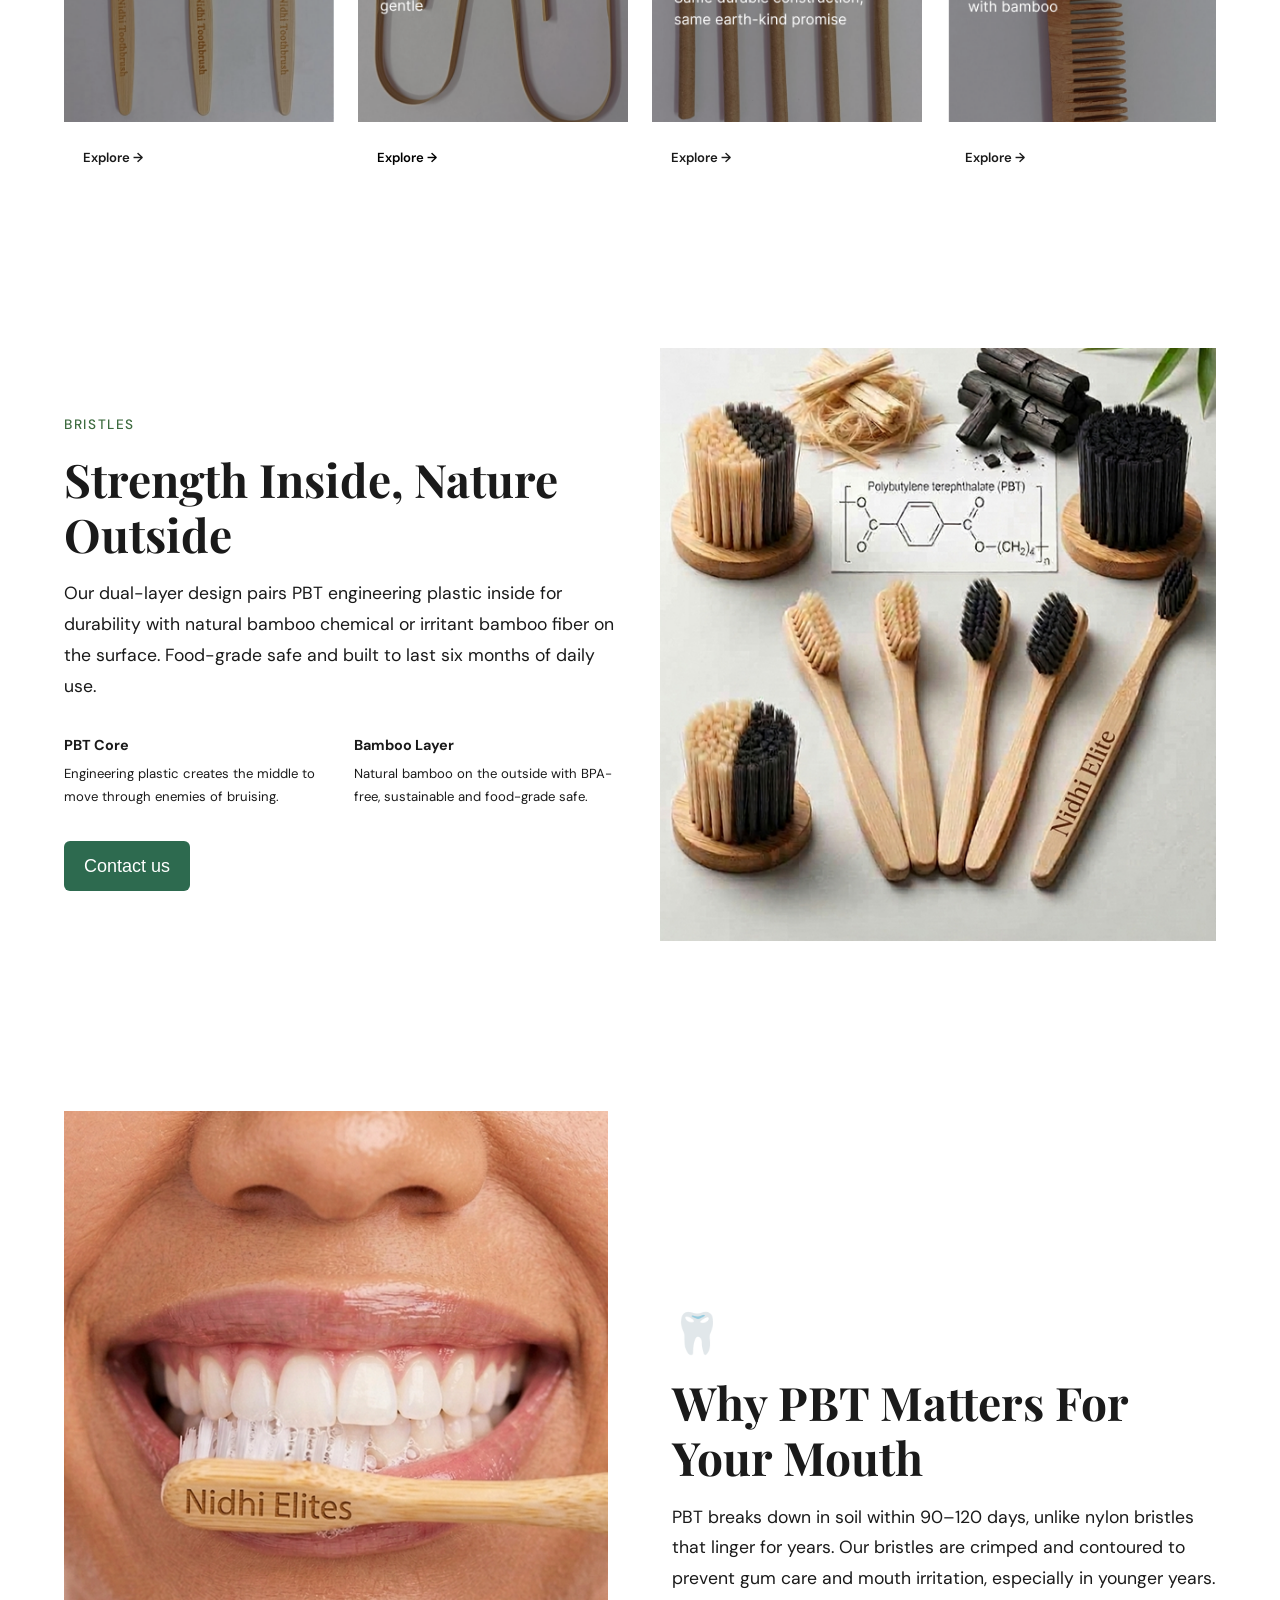
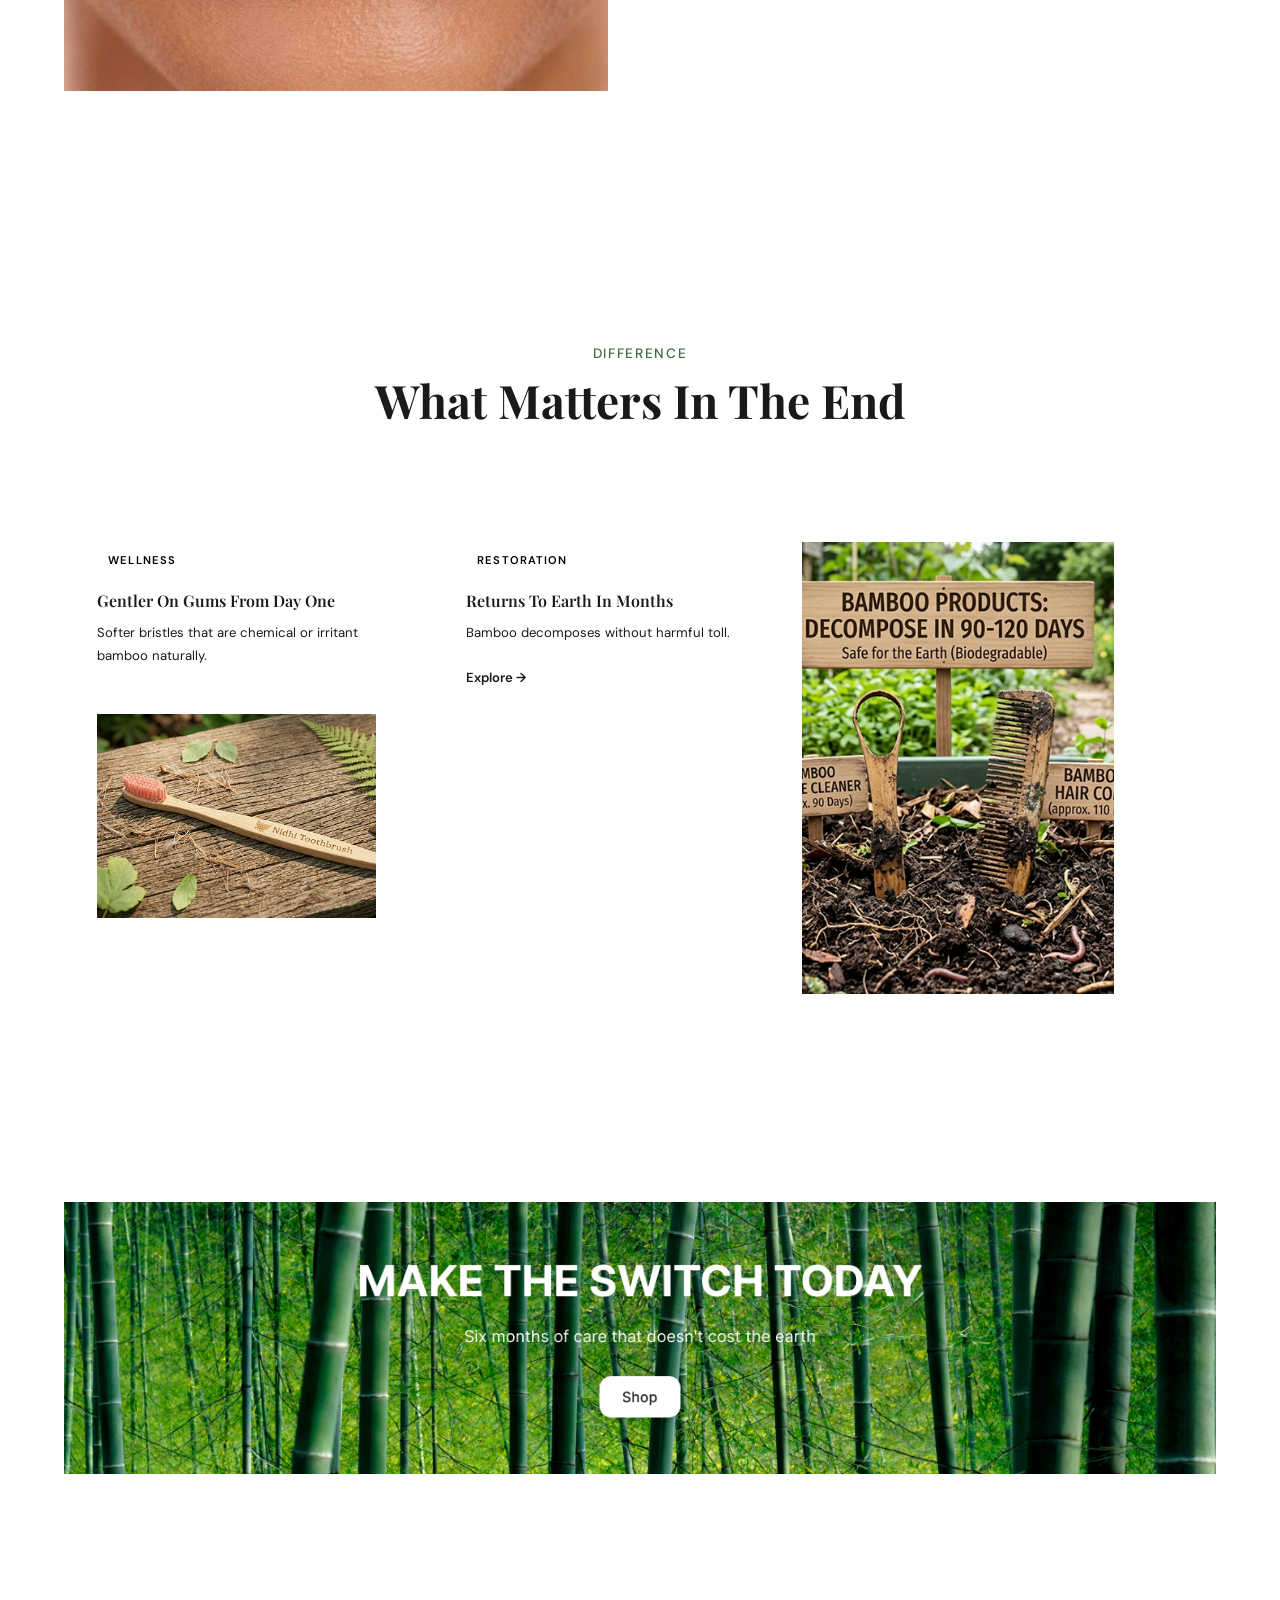
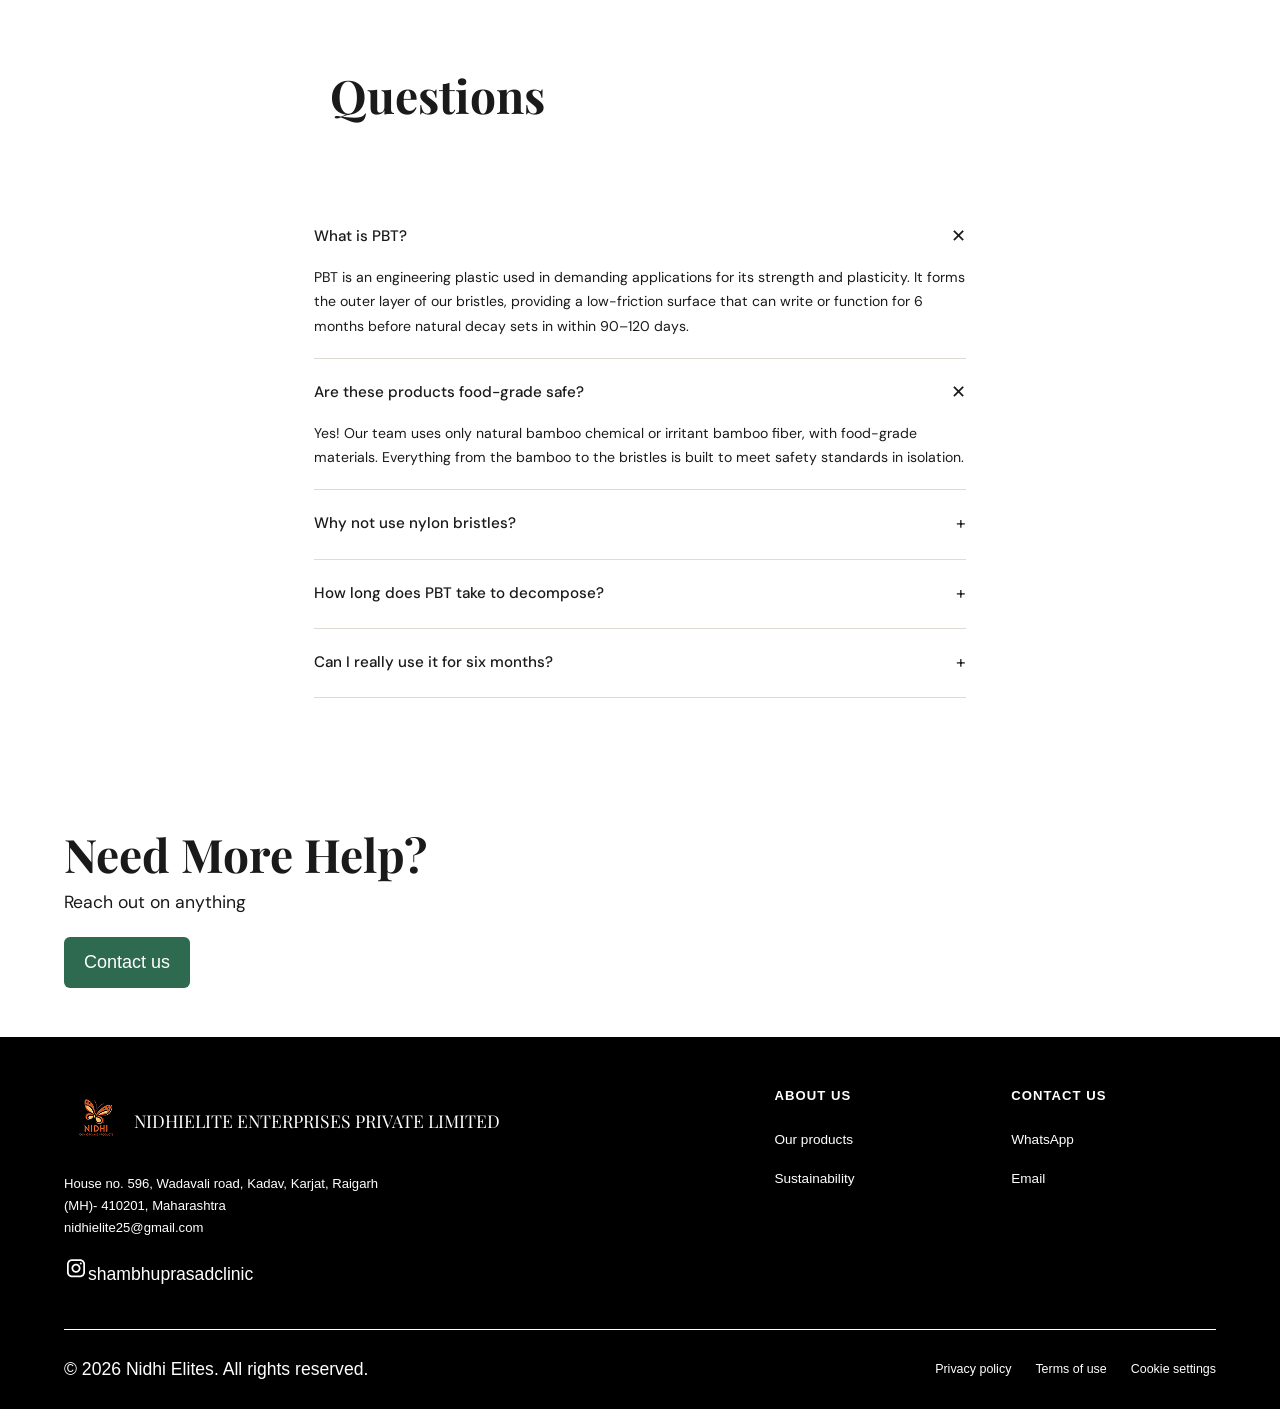
==== commit 51ef53c3: "Added new support to products" ====
--- a/index.html
+++ b/index.html
@@ -23,7 +23,7 @@
   <aside class="sidebar" id="sidebar">
     <button class="sidebar-close" id="sidebarClose">✕</button>
     <ul class="sidebar-menu">
-      <li><a href="#products" class="sidebar-link">Shop</a></li>
+      <li><a href="products.html" class="sidebar-link">Shop</a></li>
       <li><a href="about.html" class="sidebar-link">About</a></li>
       <li><a href="#impact" class="sidebar-link">Impact</a></li>
       <li><a href="#resources" class="sidebar-link" id="resourcesLink">Resources</a></li>
@@ -268,7 +268,7 @@
           <solid>NIDHIELITE ENTERPRISES PRIVATE LIMITED</solid>
         </div>
         <p>House no. 596, Wadavali road, Kadav, Karjat, Raigarh<br/>(MH)- 410201, Maharashtra
-           <br/><a href="mailto:nidhielite@gmail.com" style="color:var(--white);text-decoration:none;">nidhielite@gmail.com</a></p>
+           <br/><a href="mailto:nidhielite25@gmail.com" style="color:var(--white);text-decoration:none;">nidhielite25@gmail.com</a></p>
         <div class="social-icons">
          <!-- <a href="#">📘</a> -->
           <a href="https://www.instagram.com/shambhuprasadclinic?igsh=MTZkZzl6ZjVzdzRlcA==" target="_blank"><img src="images/Social Links.png" alt="Instagram">shambhuprasadclinic</a>
@@ -286,7 +286,7 @@
           <h4>Contact us</h4>
           <ul>
             <li><a href="https://wa.me/917841990321" target="_blank">WhatsApp</a></li>
-            <li><a href="mailto:nidhielite@gmail.com">Email</a></li>
+            <li><a href="mailto:nidhielite25@gmail.com">Email</a></li>
           </ul>
         </div>
       </div>
